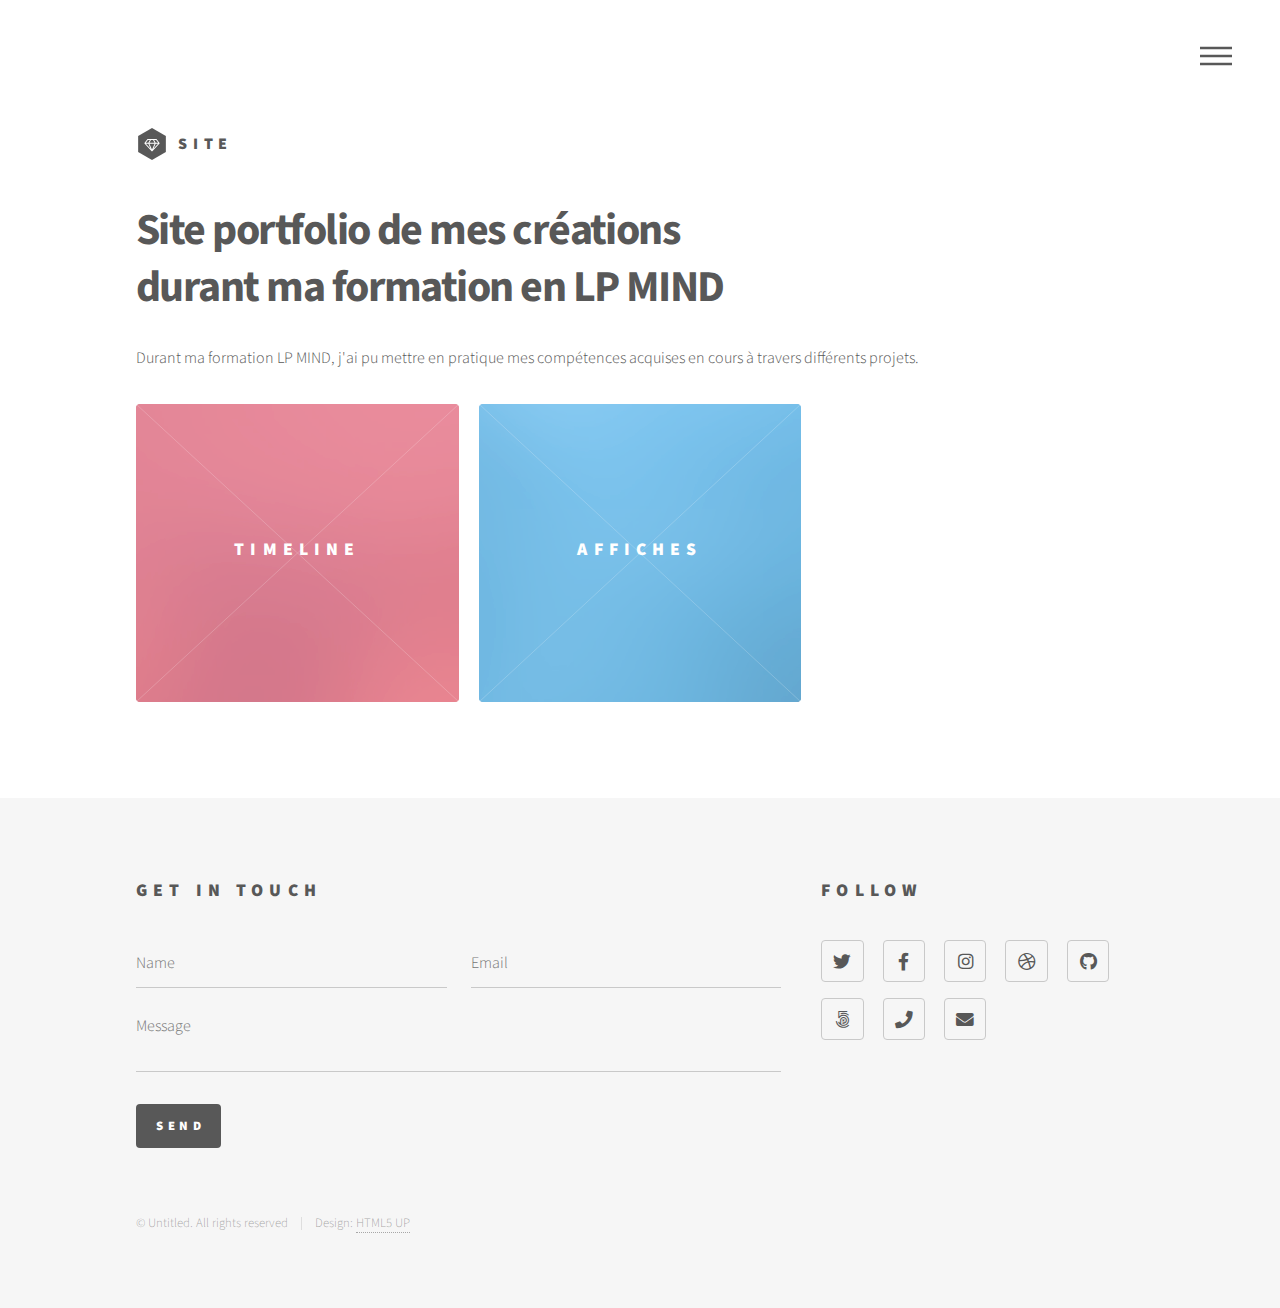
==== index.html @ 5e1f9d37 "Update index.html" ====
<!DOCTYPE HTML>
<!--
	Phantom by HTML5 UP
	html5up.net | @ajlkn
	Free for personal and commercial use under the CCA 3.0 license (html5up.net/license)
-->
<html>
	<head>
		<title>Site portfolio</title>
		<meta charset="utf-8" />
		<meta name="viewport" content="width=device-width, initial-scale=1, user-scalable=no" />
		<link rel="stylesheet" href="assets/css/main.css" />
		<noscript><link rel="stylesheet" href="assets/css/noscript.css" /></noscript>
	</head>
	<body class="is-preload">
		<!-- Wrapper -->
			<div id="wrapper">

				<!-- Header -->
					<header id="header">
						<div class="inner">

							<!-- Logo -->
								<a href="index.html" class="logo">
									<span class="symbol"><img src="images/logo.svg" alt="" /></span><span class="title">Site</span>
								</a>

							<!-- Nav -->
								<nav>
									<ul>
										<li><a href="#menu">Menu</a></li>
									</ul>
								</nav>

						</div>
					</header>

				<!-- Menu -->
					<nav id="menu">
						<h2>Menu</h2>
						<ul>
							<li><a href="index.html">Home</a></li>
							<li><a href="timeline.html">Timeline</a></li>
							<li><a href="affiche.html">Affiches</a></li>
						</ul>
					</nav>

				<!-- Main -->
					<div id="main">
						<div class="inner">
							<header>
								<h1>Site portfolio de mes créations<br />
								durant ma formation en LP MIND</h1>
								
								<p>Durant ma formation LP MIND, j'ai pu mettre en pratique mes compétences acquises en cours à travers différents projets. </p>
							</header>
							<section class="tiles">
								<article class="style1">
									<span class="image">
										<img src="images/pic01.jpg" alt="" />
									</span>
									<a href="timeline.html">
										<h2>Timeline</h2>
										<div class="content">
											<p>Timeline réalisée sur TimelineJS.</p>
										</div>
									</a>
								</article>
								<article class="style2">
									<span class="image">
										<img src="images/pic02.jpg" alt="" />
									</span>
									<a href="affiche.html">
										<h2>Affiches</h2>
										<div class="content">
											<p>Affiches réalisées sur Photoshop et Illustrator.</p>
										</div>
									</a>
								</article>
							</section>
						</div>
					</div>

				<!-- Footer -->
					<footer id="footer">
						<div class="inner">
							<section>
								<h2>Get in touch</h2>
								<form method="post" action="#">
									<div class="fields">
										<div class="field half">
											<input type="text" name="name" id="name" placeholder="Name" />
										</div>
										<div class="field half">
											<input type="email" name="email" id="email" placeholder="Email" />
										</div>
										<div class="field">
											<textarea name="message" id="message" placeholder="Message"></textarea>
										</div>
									</div>
									<ul class="actions">
										<li><input type="submit" value="Send" class="primary" /></li>
									</ul>
								</form>
							</section>
							<section>
								<h2>Follow</h2>
								<ul class="icons">
									<li><a href="#" class="icon brands style2 fa-twitter"><span class="label">Twitter</span></a></li>
									<li><a href="#" class="icon brands style2 fa-facebook-f"><span class="label">Facebook</span></a></li>
									<li><a href="#" class="icon brands style2 fa-instagram"><span class="label">Instagram</span></a></li>
									<li><a href="#" class="icon brands style2 fa-dribbble"><span class="label">Dribbble</span></a></li>
									<li><a href="#" class="icon brands style2 fa-github"><span class="label">GitHub</span></a></li>
									<li><a href="#" class="icon brands style2 fa-500px"><span class="label">500px</span></a></li>
									<li><a href="#" class="icon solid style2 fa-phone"><span class="label">Phone</span></a></li>
									<li><a href="#" class="icon solid style2 fa-envelope"><span class="label">Email</span></a></li>
								</ul>
							</section>
							<ul class="copyright">
								<li>&copy; Untitled. All rights reserved</li><li>Design: <a href="http://html5up.net">HTML5 UP</a></li>
							</ul>
						</div>
					</footer>

			</div>

		<!-- Scripts -->
			<script src="assets/js/jquery.min.js"></script>
			<script src="assets/js/browser.min.js"></script>
			<script src="assets/js/breakpoints.min.js"></script>
			<script src="assets/js/util.js"></script>
			<script src="assets/js/main.js"></script>

	</body>
</html>
---- assets/css/main.css ----
@import url(fontawesome-all.min.css);
@import url("https://fonts.googleapis.com/css?family=Source+Sans+Pro:300,700,900");

/*
	Phantom by HTML5 UP
	html5up.net | @ajlkn
	Free for personal and commercial use under the CCA 3.0 license (html5up.net/license)
*/

html, body, div, span, applet, object,
iframe, h1, h2, h3, h4, h5, h6, p, blockquote,
pre, a, abbr, acronym, address, big, cite,
code, del, dfn, em, img, ins, kbd, q, s, samp,
small, strike, strong, sub, sup, tt, var, b,
u, i, center, dl, dt, dd, ol, ul, li, fieldset,
form, label, legend, table, caption, tbody,
tfoot, thead, tr, th, td, article, aside,
canvas, details, embed, figure, figcaption,
footer, header, hgroup, menu, nav, output, ruby,
section, summary, time, mark, audio, video {
	margin: 0;
	padding: 0;
	border: 0;
	font-size: 100%;
	font: inherit;
	vertical-align: baseline;}

article, aside, details, figcaption, figure,
footer, header, hgroup, menu, nav, section {
	display: block;}

body {
	line-height: 1;
}

ol, ul {
	list-style: none;
}

blockquote, q {
	quotes: none;
}

	blockquote:before, blockquote:after, q:before, q:after {
		content: '';
		content: none;
	}

table {
	border-collapse: collapse;
	border-spacing: 0;
}

body {
	-webkit-text-size-adjust: none;
}

mark {
	background-color: transparent;
	color: inherit;
}

input::-moz-focus-inner {
	border: 0;
	padding: 0;
}

input, select, textarea {
	-moz-appearance: none;
	-webkit-appearance: none;
	-ms-appearance: none;
	appearance: none;
}

/* Basic */

	@-ms-viewport {
		width: device-width;
	}

	body {
		-ms-overflow-style: scrollbar;
	}

	@media screen and (max-width: 480px) {

		html, body {
			min-width: 320px;
		}

	}

	html {
		box-sizing: border-box;
	}

	*, *:before, *:after {
		box-sizing: inherit;
	}

	body {
		background: #ffffff;
	}

		body.is-preload *, body.is-preload *:before, body.is-preload *:after {
			-moz-animation: none !important;
			-webkit-animation: none !important;
			-ms-animation: none !important;
			animation: none !important;
			-moz-transition: none !important;
			-webkit-transition: none !important;
			-ms-transition: none !important;
			transition: none !important;
		}

/* Type */

	body, input, select, textarea {
		color: #585858;
		font-family: "Source Sans Pro", Helvetica, sans-serif;
		font-size: 16pt;
		font-weight: 300;
		line-height: 1.75;
	}

		@media screen and (max-width: 1680px) {

			body, input, select, textarea {
				font-size: 14pt;
			}

		}

		@media screen and (max-width: 1280px) {

			body, input, select, textarea {
				font-size: 12pt;
			}

		}

	a {
		-moz-transition: border-bottom-color 0.2s ease, color 0.2s ease;
		-webkit-transition: border-bottom-color 0.2s ease, color 0.2s ease;
		-ms-transition: border-bottom-color 0.2s ease, color 0.2s ease;
		transition: border-bottom-color 0.2s ease, color 0.2s ease;
		text-decoration: none;
		color: #585858;
		border-bottom: dotted 1px rgba(88, 88, 88, 0.5);
	}

		a:hover {
			border-bottom-color: transparent;
			color: #f2849e !important;
		}

	strong, b {
		font-weight: 900;
	}

	em, i {
		font-style: italic;
	}

	p {
		margin: 0 0 2em 0;
	}

	h1 {
		font-size: 2.75em;
		font-weight: 700;
		line-height: 1.3;
		margin: 0 0 1em 0;
		letter-spacing: -0.035em;
	}

		h1 a {
			color: inherit;
		}

		@media screen and (max-width: 736px) {

			h1 {
				font-size: 2em;
				margin: 0 0 1em 0;
			}

		}

		@media screen and (max-width: 360px) {

			h1 {
				font-size: 1.75em;
			}

		}

	h2, h3, h4, h5, h6 {
		font-weight: 900;
		line-height: 1.5;
		margin: 0 0 2em 0;
		text-transform: uppercase;
		letter-spacing: 0.35em;
	}

		h2 a, h3 a, h4 a, h5 a, h6 a {
			color: inherit;
		}

	h2 {
		font-size: 1.1em;
	}

	h3 {
		font-size: 1em;
	}

	h4 {
		font-size: 0.8em;
	}

	h5 {
		font-size: 0.8em;
	}

	h6 {
		font-size: 0.8em;
	}

	@media screen and (max-width: 980px) {

		h1 br, h2 br, h3 br, h4 br, h5 br, h6 br {
			display: none;
		}

	}

	@media screen and (max-width: 736px) {

		h2 {
			font-size: 1em;
		}

		h3 {
			font-size: 0.8em;
		}

	}

	sub {
		font-size: 0.8em;
		position: relative;
		top: 0.5em;
	}

	sup {
		font-size: 0.8em;
		position: relative;
		top: -0.5em;
	}

	blockquote {
		border-left: solid 4px #c9c9c9;
		font-style: italic;
		margin: 0 0 2em 0;
		padding: 0.5em 0 0.5em 2em;
	}

	code {
		background: rgba(144, 144, 144, 0.075);
		border-radius: 4px;
		border: solid 1px #c9c9c9;
		font-family: "Courier New", monospace;
		font-size: 0.9em;
		margin: 0 0.25em;
		padding: 0.25em 0.65em;
	}

	pre {
		-webkit-overflow-scrolling: touch;
		font-family: "Courier New", monospace;
		font-size: 0.9em;
		margin: 0 0 2em 0;
	}

		pre code {
			display: block;
			line-height: 1.75;
			padding: 1em 1.5em;
			overflow-x: auto;
		}

	hr {
		border: 0;
		border-bottom: solid 1px #c9c9c9;
		margin: 2em 0;
	}

		hr.major {
			margin: 3em 0;
		}

	.align-left {
		text-align: left;
	}

	.align-center {
		text-align: center;
	}

	.align-right {
		text-align: right;
	}

/* Row */

	.row {
		display: flex;
		flex-wrap: wrap;
		box-sizing: border-box;
		align-items: stretch;
	}

		.row > * {
			box-sizing: border-box;
		}

		.row.gtr-uniform > * > :last-child {
			margin-bottom: 0;
		}

		.row.aln-left {
			justify-content: flex-start;
		}

		.row.aln-center {
			justify-content: center;
		}

		.row.aln-right {
			justify-content: flex-end;
		}

		.row.aln-top {
			align-items: flex-start;
		}

		.row.aln-middle {
			align-items: center;
		}

		.row.aln-bottom {
			align-items: flex-end;
		}

		.row > .imp {
			order: -1;
		}

		.row > .col-1 {
			width: 8.33333%;
		}

		.row > .off-1 {
			margin-left: 8.33333%;
		}

		.row > .col-2 {
			width: 16.66667%;
		}

		.row > .off-2 {
			margin-left: 16.66667%;
		}

		.row > .col-3 {
			width: 25%;
		}

		.row > .off-3 {
			margin-left: 25%;
		}

		.row > .col-4 {
			width: 33.33333%;
		}

		.row > .off-4 {
			margin-left: 33.33333%;
		}

		.row > .col-5 {
			width: 41.66667%;
		}

		.row > .off-5 {
			margin-left: 41.66667%;
		}

		.row > .col-6 {
			width: 50%;
		}

		.row > .off-6 {
			margin-left: 50%;
		}

		.row > .col-7 {
			width: 58.33333%;
		}

		.row > .off-7 {
			margin-left: 58.33333%;
		}

		.row > .col-8 {
			width: 66.66667%;
		}

		.row > .off-8 {
			margin-left: 66.66667%;
		}

		.row > .col-9 {
			width: 75%;
		}

		.row > .off-9 {
			margin-left: 75%;
		}

		.row > .col-10 {
			width: 83.33333%;
		}

		.row > .off-10 {
			margin-left: 83.33333%;
		}

		.row > .col-11 {
			width: 91.66667%;
		}

		.row > .off-11 {
			margin-left: 91.66667%;
		}

		.row > .col-12 {
			width: 100%;
		}

		.row > .off-12 {
			margin-left: 100%;
		}

		.row.gtr-0 {
			margin-top: 0;
			margin-left: 0em;
		}

			.row.gtr-0 > * {
				padding: 0 0 0 0em;
			}

			.row.gtr-0.gtr-uniform {
				margin-top: 0em;
			}

				.row.gtr-0.gtr-uniform > * {
					padding-top: 0em;
				}

		.row.gtr-25 {
			margin-top: 0;
			margin-left: -0.5em;
		}

			.row.gtr-25 > * {
				padding: 0 0 0 0.5em;
			}

			.row.gtr-25.gtr-uniform {
				margin-top: -0.5em;
			}

				.row.gtr-25.gtr-uniform > * {
					padding-top: 0.5em;
				}

		.row.gtr-50 {
			margin-top: 0;
			margin-left: -1em;
		}

			.row.gtr-50 > * {
				padding: 0 0 0 1em;
			}

			.row.gtr-50.gtr-uniform {
				margin-top: -1em;
			}

				.row.gtr-50.gtr-uniform > * {
					padding-top: 1em;
				}

		.row {
			margin-top: 0;
			margin-left: -2em;
		}

			.row > * {
				padding: 0 0 0 2em;
			}

			.row.gtr-uniform {
				margin-top: -2em;
			}

				.row.gtr-uniform > * {
					padding-top: 2em;
				}

		.row.gtr-150 {
			margin-top: 0;
			margin-left: -3em;
		}

			.row.gtr-150 > * {
				padding: 0 0 0 3em;
			}

			.row.gtr-150.gtr-uniform {
				margin-top: -3em;
			}

				.row.gtr-150.gtr-uniform > * {
					padding-top: 3em;
				}

		.row.gtr-200 {
			margin-top: 0;
			margin-left: -4em;
		}

			.row.gtr-200 > * {
				padding: 0 0 0 4em;
			}

			.row.gtr-200.gtr-uniform {
				margin-top: -4em;
			}

				.row.gtr-200.gtr-uniform > * {
					padding-top: 4em;
				}

		@media screen and (max-width: 1680px) {

			.row {
				display: flex;
				flex-wrap: wrap;
				box-sizing: border-box;
				align-items: stretch;
			}

				.row > * {
					box-sizing: border-box;
				}

				.row.gtr-uniform > * > :last-child {
					margin-bottom: 0;
				}

				.row.aln-left {
					justify-content: flex-start;
				}

				.row.aln-center {
					justify-content: center;
				}

				.row.aln-right {
					justify-content: flex-end;
				}

				.row.aln-top {
					align-items: flex-start;
				}

				.row.aln-middle {
					align-items: center;
				}

				.row.aln-bottom {
					align-items: flex-end;
				}

				.row > .imp-xlarge {
					order: -1;
				}

				.row > .col-1-xlarge {
					width: 8.33333%;
				}

				.row > .off-1-xlarge {
					margin-left: 8.33333%;
				}

				.row > .col-2-xlarge {
					width: 16.66667%;
				}

				.row > .off-2-xlarge {
					margin-left: 16.66667%;
				}

				.row > .col-3-xlarge {
					width: 25%;
				}

				.row > .off-3-xlarge {
					margin-left: 25%;
				}

				.row > .col-4-xlarge {
					width: 33.33333%;
				}

				.row > .off-4-xlarge {
					margin-left: 33.33333%;
				}

				.row > .col-5-xlarge {
					width: 41.66667%;
				}

				.row > .off-5-xlarge {
					margin-left: 41.66667%;
				}

				.row > .col-6-xlarge {
					width: 50%;
				}

				.row > .off-6-xlarge {
					margin-left: 50%;
				}

				.row > .col-7-xlarge {
					width: 58.33333%;
				}

				.row > .off-7-xlarge {
					margin-left: 58.33333%;
				}

				.row > .col-8-xlarge {
					width: 66.66667%;
				}

				.row > .off-8-xlarge {
					margin-left: 66.66667%;
				}

				.row > .col-9-xlarge {
					width: 75%;
				}

				.row > .off-9-xlarge {
					margin-left: 75%;
				}

				.row > .col-10-xlarge {
					width: 83.33333%;
				}

				.row > .off-10-xlarge {
					margin-left: 83.33333%;
				}

				.row > .col-11-xlarge {
					width: 91.66667%;
				}

				.row > .off-11-xlarge {
					margin-left: 91.66667%;
				}

				.row > .col-12-xlarge {
					width: 100%;
				}

				.row > .off-12-xlarge {
					margin-left: 100%;
				}

				.row.gtr-0 {
					margin-top: 0;
					margin-left: 0em;
				}

					.row.gtr-0 > * {
						padding: 0 0 0 0em;
					}

					.row.gtr-0.gtr-uniform {
						margin-top: 0em;
					}

						.row.gtr-0.gtr-uniform > * {
							padding-top: 0em;
						}

				.row.gtr-25 {
					margin-top: 0;
					margin-left: -0.5em;
				}

					.row.gtr-25 > * {
						padding: 0 0 0 0.5em;
					}

					.row.gtr-25.gtr-uniform {
						margin-top: -0.5em;
					}

						.row.gtr-25.gtr-uniform > * {
							padding-top: 0.5em;
						}

				.row.gtr-50 {
					margin-top: 0;
					margin-left: -1em;
				}

					.row.gtr-50 > * {
						padding: 0 0 0 1em;
					}

					.row.gtr-50.gtr-uniform {
						margin-top: -1em;
					}

						.row.gtr-50.gtr-uniform > * {
							padding-top: 1em;
						}

				.row {
					margin-top: 0;
					margin-left: -2em;
				}

					.row > * {
						padding: 0 0 0 2em;
					}

					.row.gtr-uniform {
						margin-top: -2em;
					}

						.row.gtr-uniform > * {
							padding-top: 2em;
						}

				.row.gtr-150 {
					margin-top: 0;
					margin-left: -3em;
				}

					.row.gtr-150 > * {
						padding: 0 0 0 3em;
					}

					.row.gtr-150.gtr-uniform {
						margin-top: -3em;
					}

						.row.gtr-150.gtr-uniform > * {
							padding-top: 3em;
						}

				.row.gtr-200 {
					margin-top: 0;
					margin-left: -4em;
				}

					.row.gtr-200 > * {
						padding: 0 0 0 4em;
					}

					.row.gtr-200.gtr-uniform {
						margin-top: -4em;
					}

						.row.gtr-200.gtr-uniform > * {
							padding-top: 4em;
						}

		}

		@media screen and (max-width: 1280px) {

			.row {
				display: flex;
				flex-wrap: wrap;
				box-sizing: border-box;
				align-items: stretch;
			}

				.row > * {
					box-sizing: border-box;
				}

				.row.gtr-uniform > * > :last-child {
					margin-bottom: 0;
				}

				.row.aln-left {
					justify-content: flex-start;
				}

				.row.aln-center {
					justify-content: center;
				}

				.row.aln-right {
					justify-content: flex-end;
				}

				.row.aln-top {
					align-items: flex-start;
				}

				.row.aln-middle {
					align-items: center;
				}

				.row.aln-bottom {
					align-items: flex-end;
				}

				.row > .imp-large {
					order: -1;
				}

				.row > .col-1-large {
					width: 8.33333%;
				}

				.row > .off-1-large {
					margin-left: 8.33333%;
				}

				.row > .col-2-large {
					width: 16.66667%;
				}

				.row > .off-2-large {
					margin-left: 16.66667%;
				}

				.row > .col-3-large {
					width: 25%;
				}

				.row > .off-3-large {
					margin-left: 25%;
				}

				.row > .col-4-large {
					width: 33.33333%;
				}

				.row > .off-4-large {
					margin-left: 33.33333%;
				}

				.row > .col-5-large {
					width: 41.66667%;
				}

				.row > .off-5-large {
					margin-left: 41.66667%;
				}

				.row > .col-6-large {
					width: 50%;
				}

				.row > .off-6-large {
					margin-left: 50%;
				}

				.row > .col-7-large {
					width: 58.33333%;
				}

				.row > .off-7-large {
					margin-left: 58.33333%;
				}

				.row > .col-8-large {
					width: 66.66667%;
				}

				.row > .off-8-large {
					margin-left: 66.66667%;
				}

				.row > .col-9-large {
					width: 75%;
				}

				.row > .off-9-large {
					margin-left: 75%;
				}

				.row > .col-10-large {
					width: 83.33333%;
				}

				.row > .off-10-large {
					margin-left: 83.33333%;
				}

				.row > .col-11-large {
					width: 91.66667%;
				}

				.row > .off-11-large {
					margin-left: 91.66667%;
				}

				.row > .col-12-large {
					width: 100%;
				}

				.row > .off-12-large {
					margin-left: 100%;
				}

				.row.gtr-0 {
					margin-top: 0;
					margin-left: 0em;
				}

					.row.gtr-0 > * {
						padding: 0 0 0 0em;
					}

					.row.gtr-0.gtr-uniform {
						margin-top: 0em;
					}

						.row.gtr-0.gtr-uniform > * {
							padding-top: 0em;
						}

				.row.gtr-25 {
					margin-top: 0;
					margin-left: -0.5em;
				}

					.row.gtr-25 > * {
						padding: 0 0 0 0.5em;
					}

					.row.gtr-25.gtr-uniform {
						margin-top: -0.5em;
					}

						.row.gtr-25.gtr-uniform > * {
							padding-top: 0.5em;
						}

				.row.gtr-50 {
					margin-top: 0;
					margin-left: -1em;
				}

					.row.gtr-50 > * {
						padding: 0 0 0 1em;
					}

					.row.gtr-50.gtr-uniform {
						margin-top: -1em;
					}

						.row.gtr-50.gtr-uniform > * {
							padding-top: 1em;
						}

				.row {
					margin-top: 0;
					margin-left: -2em;
				}

					.row > * {
						padding: 0 0 0 2em;
					}

					.row.gtr-uniform {
						margin-top: -2em;
					}

						.row.gtr-uniform > * {
							padding-top: 2em;
						}

				.row.gtr-150 {
					margin-top: 0;
					margin-left: -3em;
				}

					.row.gtr-150 > * {
						padding: 0 0 0 3em;
					}

					.row.gtr-150.gtr-uniform {
						margin-top: -3em;
					}

						.row.gtr-150.gtr-uniform > * {
							padding-top: 3em;
						}

				.row.gtr-200 {
					margin-top: 0;
					margin-left: -4em;
				}

					.row.gtr-200 > * {
						padding: 0 0 0 4em;
					}

					.row.gtr-200.gtr-uniform {
						margin-top: -4em;
					}

						.row.gtr-200.gtr-uniform > * {
							padding-top: 4em;
						}

		}

		@media screen and (max-width: 980px) {

			.row {
				display: flex;
				flex-wrap: wrap;
				box-sizing: border-box;
				align-items: stretch;
			}

				.row > * {
					box-sizing: border-box;
				}

				.row.gtr-uniform > * > :last-child {
					margin-bottom: 0;
				}

				.row.aln-left {
					justify-content: flex-start;
				}

				.row.aln-center {
					justify-content: center;
				}

				.row.aln-right {
					justify-content: flex-end;
				}

				.row.aln-top {
					align-items: flex-start;
				}

				.row.aln-middle {
					align-items: center;
				}

				.row.aln-bottom {
					align-items: flex-end;
				}

				.row > .imp-medium {
					order: -1;
				}

				.row > .col-1-medium {
					width: 8.33333%;
				}

				.row > .off-1-medium {
					margin-left: 8.33333%;
				}

				.row > .col-2-medium {
					width: 16.66667%;
				}

				.row > .off-2-medium {
					margin-left: 16.66667%;
				}

				.row > .col-3-medium {
					width: 25%;
				}

				.row > .off-3-medium {
					margin-left: 25%;
				}

				.row > .col-4-medium {
					width: 33.33333%;
				}

				.row > .off-4-medium {
					margin-left: 33.33333%;
				}

				.row > .col-5-medium {
					width: 41.66667%;
				}

				.row > .off-5-medium {
					margin-left: 41.66667%;
				}

				.row > .col-6-medium {
					width: 50%;
				}

				.row > .off-6-medium {
					margin-left: 50%;
				}

				.row > .col-7-medium {
					width: 58.33333%;
				}

				.row > .off-7-medium {
					margin-left: 58.33333%;
				}

				.row > .col-8-medium {
					width: 66.66667%;
				}

				.row > .off-8-medium {
					margin-left: 66.66667%;
				}

				.row > .col-9-medium {
					width: 75%;
				}

				.row > .off-9-medium {
					margin-left: 75%;
				}

				.row > .col-10-medium {
					width: 83.33333%;
				}

				.row > .off-10-medium {
					margin-left: 83.33333%;
				}

				.row > .col-11-medium {
					width: 91.66667%;
				}

				.row > .off-11-medium {
					margin-left: 91.66667%;
				}

				.row > .col-12-medium {
					width: 100%;
				}

				.row > .off-12-medium {
					margin-left: 100%;
				}

				.row.gtr-0 {
					margin-top: 0;
					margin-left: 0em;
				}

					.row.gtr-0 > * {
						padding: 0 0 0 0em;
					}

					.row.gtr-0.gtr-uniform {
						margin-top: 0em;
					}

						.row.gtr-0.gtr-uniform > * {
							padding-top: 0em;
						}

				.row.gtr-25 {
					margin-top: 0;
					margin-left: -0.375em;
				}

					.row.gtr-25 > * {
						padding: 0 0 0 0.375em;
					}

					.row.gtr-25.gtr-uniform {
						margin-top: -0.375em;
					}

						.row.gtr-25.gtr-uniform > * {
							padding-top: 0.375em;
						}

				.row.gtr-50 {
					margin-top: 0;
					margin-left: -0.75em;
				}

					.row.gtr-50 > * {
						padding: 0 0 0 0.75em;
					}

					.row.gtr-50.gtr-uniform {
						margin-top: -0.75em;
					}

						.row.gtr-50.gtr-uniform > * {
							padding-top: 0.75em;
						}

				.row {
					margin-top: 0;
					margin-left: -1.5em;
				}

					.row > * {
						padding: 0 0 0 1.5em;
					}

					.row.gtr-uniform {
						margin-top: -1.5em;
					}

						.row.gtr-uniform > * {
							padding-top: 1.5em;
						}

				.row.gtr-150 {
					margin-top: 0;
					margin-left: -2.25em;
				}

					.row.gtr-150 > * {
						padding: 0 0 0 2.25em;
					}

					.row.gtr-150.gtr-uniform {
						margin-top: -2.25em;
					}

						.row.gtr-150.gtr-uniform > * {
							padding-top: 2.25em;
						}

				.row.gtr-200 {
					margin-top: 0;
					margin-left: -3em;
				}

					.row.gtr-200 > * {
						padding: 0 0 0 3em;
					}

					.row.gtr-200.gtr-uniform {
						margin-top: -3em;
					}

						.row.gtr-200.gtr-uniform > * {
							padding-top: 3em;
						}

		}

		@media screen and (max-width: 736px) {

			.row {
				display: flex;
				flex-wrap: wrap;
				box-sizing: border-box;
				align-items: stretch;
			}

				.row > * {
					box-sizing: border-box;
				}

				.row.gtr-uniform > * > :last-child {
					margin-bottom: 0;
				}

				.row.aln-left {
					justify-content: flex-start;
				}

				.row.aln-center {
					justify-content: center;
				}

				.row.aln-right {
					justify-content: flex-end;
				}

				.row.aln-top {
					align-items: flex-start;
				}

				.row.aln-middle {
					align-items: center;
				}

				.row.aln-bottom {
					align-items: flex-end;
				}

				.row > .imp-small {
					order: -1;
				}

				.row > .col-1-small {
					width: 8.33333%;
				}

				.row > .off-1-small {
					margin-left: 8.33333%;
				}

				.row > .col-2-small {
					width: 16.66667%;
				}

				.row > .off-2-small {
					margin-left: 16.66667%;
				}

				.row > .col-3-small {
					width: 25%;
				}

				.row > .off-3-small {
					margin-left: 25%;
				}

				.row > .col-4-small {
					width: 33.33333%;
				}

				.row > .off-4-small {
					margin-left: 33.33333%;
				}

				.row > .col-5-small {
					width: 41.66667%;
				}

				.row > .off-5-small {
					margin-left: 41.66667%;
				}

				.row > .col-6-small {
					width: 50%;
				}

				.row > .off-6-small {
					margin-left: 50%;
				}

				.row > .col-7-small {
					width: 58.33333%;
				}

				.row > .off-7-small {
					margin-left: 58.33333%;
				}

				.row > .col-8-small {
					width: 66.66667%;
				}

				.row > .off-8-small {
					margin-left: 66.66667%;
				}

				.row > .col-9-small {
					width: 75%;
				}

				.row > .off-9-small {
					margin-left: 75%;
				}

				.row > .col-10-small {
					width: 83.33333%;
				}

				.row > .off-10-small {
					margin-left: 83.33333%;
				}

				.row > .col-11-small {
					width: 91.66667%;
				}

				.row > .off-11-small {
					margin-left: 91.66667%;
				}

				.row > .col-12-small {
					width: 100%;
				}

				.row > .off-12-small {
					margin-left: 100%;
				}

				.row.gtr-0 {
					margin-top: 0;
					margin-left: 0em;
				}

					.row.gtr-0 > * {
						padding: 0 0 0 0em;
					}

					.row.gtr-0.gtr-uniform {
						margin-top: 0em;
					}

						.row.gtr-0.gtr-uniform > * {
							padding-top: 0em;
						}

				.row.gtr-25 {
					margin-top: 0;
					margin-left: -0.25em;
				}

					.row.gtr-25 > * {
						padding: 0 0 0 0.25em;
					}

					.row.gtr-25.gtr-uniform {
						margin-top: -0.25em;
					}

						.row.gtr-25.gtr-uniform > * {
							padding-top: 0.25em;
						}

				.row.gtr-50 {
					margin-top: 0;
					margin-left: -0.5em;
				}

					.row.gtr-50 > * {
						padding: 0 0 0 0.5em;
					}

					.row.gtr-50.gtr-uniform {
						margin-top: -0.5em;
					}

						.row.gtr-50.gtr-uniform > * {
							padding-top: 0.5em;
						}

				.row {
					margin-top: 0;
					margin-left: -1em;
				}

					.row > * {
						padding: 0 0 0 1em;
					}

					.row.gtr-uniform {
						margin-top: -1em;
					}

						.row.gtr-uniform > * {
							padding-top: 1em;
						}

				.row.gtr-150 {
					margin-top: 0;
					margin-left: -1.5em;
				}

					.row.gtr-150 > * {
						padding: 0 0 0 1.5em;
					}

					.row.gtr-150.gtr-uniform {
						margin-top: -1.5em;
					}

						.row.gtr-150.gtr-uniform > * {
							padding-top: 1.5em;
						}

				.row.gtr-200 {
					margin-top: 0;
					margin-left: -2em;
				}

					.row.gtr-200 > * {
						padding: 0 0 0 2em;
					}

					.row.gtr-200.gtr-uniform {
						margin-top: -2em;
					}

						.row.gtr-200.gtr-uniform > * {
							padding-top: 2em;
						}

		}

		@media screen and (max-width: 480px) {

			.row {
				display: flex;
				flex-wrap: wrap;
				box-sizing: border-box;
				align-items: stretch;
			}

				.row > * {
					box-sizing: border-box;
				}

				.row.gtr-uniform > * > :last-child {
					margin-bottom: 0;
				}

				.row.aln-left {
					justify-content: flex-start;
				}

				.row.aln-center {
					justify-content: center;
				}

				.row.aln-right {
					justify-content: flex-end;
				}

				.row.aln-top {
					align-items: flex-start;
				}

				.row.aln-middle {
					align-items: center;
				}

				.row.aln-bottom {
					align-items: flex-end;
				}

				.row > .imp-xsmall {
					order: -1;
				}

				.row > .col-1-xsmall {
					width: 8.33333%;
				}

				.row > .off-1-xsmall {
					margin-left: 8.33333%;
				}

				.row > .col-2-xsmall {
					width: 16.66667%;
				}

				.row > .off-2-xsmall {
					margin-left: 16.66667%;
				}

				.row > .col-3-xsmall {
					width: 25%;
				}

				.row > .off-3-xsmall {
					margin-left: 25%;
				}

				.row > .col-4-xsmall {
					width: 33.33333%;
				}

				.row > .off-4-xsmall {
					margin-left: 33.33333%;
				}

				.row > .col-5-xsmall {
					width: 41.66667%;
				}

				.row > .off-5-xsmall {
					margin-left: 41.66667%;
				}

				.row > .col-6-xsmall {
					width: 50%;
				}

				.row > .off-6-xsmall {
					margin-left: 50%;
				}

				.row > .col-7-xsmall {
					width: 58.33333%;
				}

				.row > .off-7-xsmall {
					margin-left: 58.33333%;
				}

				.row > .col-8-xsmall {
					width: 66.66667%;
				}

				.row > .off-8-xsmall {
					margin-left: 66.66667%;
				}

				.row > .col-9-xsmall {
					width: 75%;
				}

				.row > .off-9-xsmall {
					margin-left: 75%;
				}

				.row > .col-10-xsmall {
					width: 83.33333%;
				}

				.row > .off-10-xsmall {
					margin-left: 83.33333%;
				}

				.row > .col-11-xsmall {
					width: 91.66667%;
				}

				.row > .off-11-xsmall {
					margin-left: 91.66667%;
				}

				.row > .col-12-xsmall {
					width: 100%;
				}

				.row > .off-12-xsmall {
					margin-left: 100%;
				}

				.row.gtr-0 {
					margin-top: 0;
					margin-left: 0em;
				}

					.row.gtr-0 > * {
						padding: 0 0 0 0em;
					}

					.row.gtr-0.gtr-uniform {
						margin-top: 0em;
					}

						.row.gtr-0.gtr-uniform > * {
							padding-top: 0em;
						}

				.row.gtr-25 {
					margin-top: 0;
					margin-left: -0.25em;
				}

					.row.gtr-25 > * {
						padding: 0 0 0 0.25em;
					}

					.row.gtr-25.gtr-uniform {
						margin-top: -0.25em;
					}

						.row.gtr-25.gtr-uniform > * {
							padding-top: 0.25em;
						}

				.row.gtr-50 {
					margin-top: 0;
					margin-left: -0.5em;
				}

					.row.gtr-50 > * {
						padding: 0 0 0 0.5em;
					}

					.row.gtr-50.gtr-uniform {
						margin-top: -0.5em;
					}

						.row.gtr-50.gtr-uniform > * {
							padding-top: 0.5em;
						}

				.row {
					margin-top: 0;
					margin-left: -1em;
				}

					.row > * {
						padding: 0 0 0 1em;
					}

					.row.gtr-uniform {
						margin-top: -1em;
					}

						.row.gtr-uniform > * {
							padding-top: 1em;
						}

				.row.gtr-150 {
					margin-top: 0;
					margin-left: -1.5em;
				}

					.row.gtr-150 > * {
						padding: 0 0 0 1.5em;
					}

					.row.gtr-150.gtr-uniform {
						margin-top: -1.5em;
					}

						.row.gtr-150.gtr-uniform > * {
							padding-top: 1.5em;
						}

				.row.gtr-200 {
					margin-top: 0;
					margin-left: -2em;
				}

					.row.gtr-200 > * {
						padding: 0 0 0 2em;
					}

					.row.gtr-200.gtr-uniform {
						margin-top: -2em;
					}

						.row.gtr-200.gtr-uniform > * {
							padding-top: 2em;
						}

		}

/* Section/Article */

	section.special, article.special {
		text-align: center;
	}

	header p {
		margin-top: -1em;
	}

	@media screen and (max-width: 736px) {

		header p {
			margin-top: 0;
		}

	}

/* Icon */

	.icon {
		text-decoration: none;
		border-bottom: none;
		position: relative;
	}

		.icon:before {
			-moz-osx-font-smoothing: grayscale;
			-webkit-font-smoothing: antialiased;
			display: inline-block;
			font-style: normal;
			font-variant: normal;
			text-rendering: auto;
			line-height: 1;
			text-transform: none !important;
			font-family: 'Font Awesome 5 Free';
			font-weight: 400;
		}

		.icon > .label {
			display: none;
		}

		.icon:before {
			line-height: inherit;
		}

		.icon.solid:before {
			font-weight: 900;
		}

		.icon.brands:before {
			font-family: 'Font Awesome 5 Brands';
		}

		.icon.style2 {
			-moz-transition: background-color 0.2s ease-in-out, color 0.2s ease-in-out, border-color 0.2s ease-in-out;
			-webkit-transition: background-color 0.2s ease-in-out, color 0.2s ease-in-out, border-color 0.2s ease-in-out;
			-ms-transition: background-color 0.2s ease-in-out, color 0.2s ease-in-out, border-color 0.2s ease-in-out;
			transition: background-color 0.2s ease-in-out, color 0.2s ease-in-out, border-color 0.2s ease-in-out;
			background-color: transparent;
			border: solid 1px #c9c9c9;
			border-radius: 4px;
			width: 2.65em;
			height: 2.65em;
			display: inline-block;
			text-align: center;
			line-height: 2.65em;
			color: inherit;
		}

			.icon.style2:before {
				font-size: 1.1em;
			}

			.icon.style2:hover {
				color: #f2849e;
				border-color: #f2849e;
			}

			.icon.style2:active {
				background-color: rgba(242, 132, 158, 0.1);
			}

/* List */

	ol {
		list-style: decimal;
		margin: 0 0 2em 0;
		padding-left: 1.25em;
	}

		ol li {
			padding-left: 0.25em;
		}

	ul {
		list-style: disc;
		margin: 0 0 2em 0;
		padding-left: 1em;
	}

		ul li {
			padding-left: 0.5em;
		}

		ul.alt {
			list-style: none;
			padding-left: 0;
		}

			ul.alt li {
				border-top: solid 1px #c9c9c9;
				padding: 0.5em 0;
			}

				ul.alt li:first-child {
					border-top: 0;
					padding-top: 0;
				}

	dl {
		margin: 0 0 2em 0;
	}

		dl dt {
			display: block;
			font-weight: 900;
			margin: 0 0 1em 0;
		}

		dl dd {
			margin-left: 2em;
		}

/* Actions */

	ul.actions {
		display: -moz-flex;
		display: -webkit-flex;
		display: -ms-flex;
		display: flex;
		cursor: default;
		list-style: none;
		margin-left: -1em;
		padding-left: 0;
	}

		ul.actions li {
			padding: 0 0 0 1em;
			vertical-align: middle;
		}

		ul.actions.special {
			-moz-justify-content: center;
			-webkit-justify-content: center;
			-ms-justify-content: center;
			justify-content: center;
			width: 100%;
			margin-left: 0;
		}

			ul.actions.special li:first-child {
				padding-left: 0;
			}

		ul.actions.stacked {
			-moz-flex-direction: column;
			-webkit-flex-direction: column;
			-ms-flex-direction: column;
			flex-direction: column;
			margin-left: 0;
		}

			ul.actions.stacked li {
				padding: 1.3em 0 0 0;
			}

				ul.actions.stacked li:first-child {
					padding-top: 0;
				}

		ul.actions.fit {
			width: calc(100% + 1em);
		}

			ul.actions.fit li {
				-moz-flex-grow: 1;
				-webkit-flex-grow: 1;
				-ms-flex-grow: 1;
				flex-grow: 1;
				-moz-flex-shrink: 1;
				-webkit-flex-shrink: 1;
				-ms-flex-shrink: 1;
				flex-shrink: 1;
				width: 100%;
			}

				ul.actions.fit li > * {
					width: 100%;
				}

			ul.actions.fit.stacked {
				width: 100%;
			}

		@media screen and (max-width: 480px) {

			ul.actions:not(.fixed) {
				-moz-flex-direction: column;
				-webkit-flex-direction: column;
				-ms-flex-direction: column;
				flex-direction: column;
				margin-left: 0;
				width: 100% !important;
			}

				ul.actions:not(.fixed) li {
					-moz-flex-grow: 1;
					-webkit-flex-grow: 1;
					-ms-flex-grow: 1;
					flex-grow: 1;
					-moz-flex-shrink: 1;
					-webkit-flex-shrink: 1;
					-ms-flex-shrink: 1;
					flex-shrink: 1;
					padding: 1em 0 0 0;
					text-align: center;
					width: 100%;
				}

					ul.actions:not(.fixed) li > * {
						width: 100%;
					}

					ul.actions:not(.fixed) li:first-child {
						padding-top: 0;
					}

					ul.actions:not(.fixed) li input[type="submit"],
					ul.actions:not(.fixed) li input[type="reset"],
					ul.actions:not(.fixed) li input[type="button"],
					ul.actions:not(.fixed) li button,
					ul.actions:not(.fixed) li .button {
						width: 100%;
					}

						ul.actions:not(.fixed) li input[type="submit"].icon:before,
						ul.actions:not(.fixed) li input[type="reset"].icon:before,
						ul.actions:not(.fixed) li input[type="button"].icon:before,
						ul.actions:not(.fixed) li button.icon:before,
						ul.actions:not(.fixed) li .button.icon:before {
							margin-left: -0.5rem;
						}

		}

/* Icons */

	ul.icons {
		cursor: default;
		list-style: none;
		padding-left: 0;
		margin: -1em 0 2em -1em;
	}

		ul.icons li {
			display: inline-block;
			padding: 1em 0 0 1em;
		}

/* Form */

	form {
		margin: 0 0 2em 0;
		overflow-x: hidden;
	}

		form > :last-child {
			margin-bottom: 0;
		}

		form > .fields {
			display: -moz-flex;
			display: -webkit-flex;
			display: -ms-flex;
			display: flex;
			-moz-flex-wrap: wrap;
			-webkit-flex-wrap: wrap;
			-ms-flex-wrap: wrap;
			flex-wrap: wrap;
			width: calc(100% + 3em);
			margin: -1.5em 0 2em -1.5em;
		}

			form > .fields > .field {
				-moz-flex-grow: 0;
				-webkit-flex-grow: 0;
				-ms-flex-grow: 0;
				flex-grow: 0;
				-moz-flex-shrink: 0;
				-webkit-flex-shrink: 0;
				-ms-flex-shrink: 0;
				flex-shrink: 0;
				padding: 1.5em 0 0 1.5em;
				width: calc(100% - 1.5em);
			}

				form > .fields > .field.half {
					width: calc(50% - 0.75em);
				}

				form > .fields > .field.third {
					width: calc(100%/3 - 0.5em);
				}

				form > .fields > .field.quarter {
					width: calc(25% - 0.375em);
				}

		@media screen and (max-width: 480px) {

			form > .fields {
				width: calc(100% + 3em);
				margin: -1.5em 0 2em -1.5em;
			}

				form > .fields > .field {
					padding: 1.5em 0 0 1.5em;
					width: calc(100% - 1.5em);
				}

					form > .fields > .field.half {
						width: calc(100% - 1.5em);
					}

					form > .fields > .field.third {
						width: calc(100% - 1.5em);
					}

					form > .fields > .field.quarter {
						width: calc(100% - 1.5em);
					}

		}

	label {
		display: block;
		font-size: 0.9em;
		font-weight: 900;
		margin: 0 0 1em 0;
	}

	input[type="text"],
	input[type="password"],
	input[type="email"],
	input[type="tel"],
	select,
	textarea {
		-moz-appearance: none;
		-webkit-appearance: none;
		-ms-appearance: none;
		appearance: none;
		background-color: transparent;
		border: none;
		border-radius: 0;
		border-bottom: solid 1px #c9c9c9;
		color: inherit;
		display: block;
		outline: 0;
		padding: 0;
		text-decoration: none;
		width: 100%;
	}

		input[type="text"]:invalid,
		input[type="password"]:invalid,
		input[type="email"]:invalid,
		input[type="tel"]:invalid,
		select:invalid,
		textarea:invalid {
			box-shadow: none;
		}

		input[type="text"]:focus,
		input[type="password"]:focus,
		input[type="email"]:focus,
		input[type="tel"]:focus,
		select:focus,
		textarea:focus {
			border-bottom-color: #f2849e;
			box-shadow: inset 0 -1px 0 0 #f2849e;
		}

	select {
		background-image: url("data:image/svg+xml;charset=utf8,%3Csvg xmlns='http://www.w3.org/2000/svg' width='40' height='40' preserveAspectRatio='none' viewBox='0 0 40 40'%3E%3Cpath d='M9.4,12.3l10.4,10.4l10.4-10.4c0.2-0.2,0.5-0.4,0.9-0.4c0.3,0,0.6,0.1,0.9,0.4l3.3,3.3c0.2,0.2,0.4,0.5,0.4,0.9 c0,0.4-0.1,0.6-0.4,0.9L20.7,31.9c-0.2,0.2-0.5,0.4-0.9,0.4c-0.3,0-0.6-0.1-0.9-0.4L4.3,17.3c-0.2-0.2-0.4-0.5-0.4-0.9 c0-0.4,0.1-0.6,0.4-0.9l3.3-3.3c0.2-0.2,0.5-0.4,0.9-0.4S9.1,12.1,9.4,12.3z' fill='%23c9c9c9' /%3E%3C/svg%3E");
		background-size: 1.25rem;
		background-repeat: no-repeat;
		background-position: calc(100% - 1rem) center;
		height: 3em;
		padding-right: 3em;
		text-overflow: ellipsis;
	}

		select option {
			background: #ffffff;
		}

		select:focus::-ms-value {
			background-color: transparent;
		}

		select::-ms-expand {
			display: none;
		}

	input[type="text"],
	input[type="password"],
	input[type="email"],
	select {
		height: 3em;
	}

	textarea {
		padding: 0;
		min-height: 3.75em;
	}

	input[type="checkbox"],
	input[type="radio"] {
		-moz-appearance: none;
		-webkit-appearance: none;
		-ms-appearance: none;
		appearance: none;
		display: block;
		float: left;
		margin-right: -2em;
		opacity: 0;
		width: 1em;
		z-index: -1;
	}

		input[type="checkbox"] + label,
		input[type="radio"] + label {
			text-decoration: none;
			color: #585858;
			cursor: pointer;
			display: inline-block;
			font-size: 1em;
			font-weight: 300;
			padding-left: 2.55em;
			padding-right: 0.75em;
			position: relative;
		}

			input[type="checkbox"] + label:before,
			input[type="radio"] + label:before {
				-moz-osx-font-smoothing: grayscale;
				-webkit-font-smoothing: antialiased;
				display: inline-block;
				font-style: normal;
				font-variant: normal;
				text-rendering: auto;
				line-height: 1;
				text-transform: none !important;
				font-family: 'Font Awesome 5 Free';
				font-weight: 900;
			}

			input[type="checkbox"] + label:before,
			input[type="radio"] + label:before {
				border-radius: 4px;
				border: solid 1px #c9c9c9;
				content: '';
				display: inline-block;
				font-size: 0.8em;
				height: 2.25em;
				left: 0;
				line-height: 2.25em;
				position: absolute;
				text-align: center;
				top: 0;
				width: 2.25em;
			}

		input[type="checkbox"]:checked + label:before,
		input[type="radio"]:checked + label:before {
			background: #585858;
			border-color: #585858;
			color: #ffffff;
			content: '\f00c';
		}

		input[type="checkbox"]:focus + label:before,
		input[type="radio"]:focus + label:before {
			border-color: #f2849e;
			box-shadow: 0 0 0 1px #f2849e;
		}

	input[type="checkbox"] + label:before {
		border-radius: 4px;
	}

	input[type="radio"] + label:before {
		border-radius: 100%;
	}

/* Box */

	.box {
		border-radius: 4px;
		border: solid 1px #c9c9c9;
		margin-bottom: 2em;
		padding: 1.5em;
	}

		.box > :last-child,
		.box > :last-child > :last-child,
		.box > :last-child > :last-child > :last-child {
			margin-bottom: 0;
		}

		.box.alt {
			border: 0;
			border-radius: 0;
			padding: 0;
		}

/* Image */

	.image {
		border-radius: 4px;
		border: 0;
		display: inline-block;
		position: relative;
	}

		.image img {
			border-radius: 4px;
			display: block;
		}

		.image.left, .image.right {
			max-width: 40%;
		}

			.image.left img, .image.right img {
				width: 100%;
			}

		.image.left {
			float: left;
			padding: 0 1.5em 1em 0;
			top: 0.25em;
		}

		.image.right {
			float: right;
			padding: 0 0 1em 1.5em;
			top: 0.25em;
		}

		.image.fit {
			display: block;
			margin: 0 0 2em 0;
			width: 100%;
		}

			.image.fit img {
				width: 100%;
			}

		.image.main {
			display: block;
			margin: 0 0 3em 0;
			width: 100%;
		}

			.image.main img {
				width: 100%;
			}

			@media screen and (max-width: 736px) {

				.image.main {
					margin: 0 0 2em 0;
				}

			}

/* Table */

	.table-wrapper {
		-webkit-overflow-scrolling: touch;
		overflow-x: auto;
	}

	table {
		margin: 0 0 2em 0;
		width: 100%;
	}

		table tbody tr {
			border: solid 1px #c9c9c9;
			border-left: 0;
			border-right: 0;
		}

			table tbody tr:nth-child(2n + 1) {
				background-color: rgba(144, 144, 144, 0.075);
			}

		table td {
			padding: 0.75em 0.75em;
		}

		table th {
			font-size: 0.9em;
			font-weight: 900;
			padding: 0 0.75em 0.75em 0.75em;
			text-align: left;
		}

		table thead {
			border-bottom: solid 2px #c9c9c9;
		}

		table tfoot {
			border-top: solid 2px #c9c9c9;
		}

		table.alt {
			border-collapse: separate;
		}

			table.alt tbody tr td {
				border: solid 1px #c9c9c9;
				border-left-width: 0;
				border-top-width: 0;
			}

				table.alt tbody tr td:first-child {
					border-left-width: 1px;
				}

			table.alt tbody tr:first-child td {
				border-top-width: 1px;
			}

			table.alt thead {
				border-bottom: 0;
			}

			table.alt tfoot {
				border-top: 0;
			}

/* Button */

	input[type="submit"],
	input[type="reset"],
	input[type="button"],
	button,
	.button {
		-moz-appearance: none;
		-webkit-appearance: none;
		-ms-appearance: none;
		appearance: none;
		-moz-transition: background-color 0.2s ease-in-out, color 0.2s ease-in-out, box-shadow 0.2s ease-in-out;
		-webkit-transition: background-color 0.2s ease-in-out, color 0.2s ease-in-out, box-shadow 0.2s ease-in-out;
		-ms-transition: background-color 0.2s ease-in-out, color 0.2s ease-in-out, box-shadow 0.2s ease-in-out;
		transition: background-color 0.2s ease-in-out, color 0.2s ease-in-out, box-shadow 0.2s ease-in-out;
		background-color: transparent;
		border-radius: 4px;
		border: 0;
		box-shadow: inset 0 0 0 2px #585858;
		color: #585858 !important;
		cursor: pointer;
		display: inline-block;
		font-size: 0.8em;
		font-weight: 900;
		height: 3.5em;
		letter-spacing: 0.35em;
		line-height: 3.45em;
		overflow: hidden;
		padding: 0 1.25em 0 1.6em;
		text-align: center;
		text-decoration: none;
		text-overflow: ellipsis;
		text-transform: uppercase;
		white-space: nowrap;
	}

		input[type="submit"].icon:before,
		input[type="reset"].icon:before,
		input[type="button"].icon:before,
		button.icon:before,
		.button.icon:before {
			margin-right: 0.5em;
		}

		input[type="submit"].fit,
		input[type="reset"].fit,
		input[type="button"].fit,
		button.fit,
		.button.fit {
			width: 100%;
		}

		input[type="submit"]:hover,
		input[type="reset"]:hover,
		input[type="button"]:hover,
		button:hover,
		.button:hover {
			color: #f2849e !important;
			box-shadow: inset 0 0 0 2px #f2849e;
		}

		input[type="submit"]:active,
		input[type="reset"]:active,
		input[type="button"]:active,
		button:active,
		.button:active {
			background-color: rgba(242, 132, 158, 0.1);
		}

		input[type="submit"].small,
		input[type="reset"].small,
		input[type="button"].small,
		button.small,
		.button.small {
			font-size: 0.6em;
		}

		input[type="submit"].large,
		input[type="reset"].large,
		input[type="button"].large,
		button.large,
		.button.large {
			font-size: 1em;
		}

		input[type="submit"].primary,
		input[type="reset"].primary,
		input[type="button"].primary,
		button.primary,
		.button.primary {
			box-shadow: none;
			background-color: #585858;
			color: #ffffff !important;
		}

			input[type="submit"].primary:hover,
			input[type="reset"].primary:hover,
			input[type="button"].primary:hover,
			button.primary:hover,
			.button.primary:hover {
				background-color: #f2849e;
			}

			input[type="submit"].primary:active,
			input[type="reset"].primary:active,
			input[type="button"].primary:active,
			button.primary:active,
			.button.primary:active {
				background-color: #ee5f81;
			}

		input[type="submit"].disabled, input[type="submit"]:disabled,
		input[type="reset"].disabled,
		input[type="reset"]:disabled,
		input[type="button"].disabled,
		input[type="button"]:disabled,
		button.disabled,
		button:disabled,
		.button.disabled,
		.button:disabled {
			pointer-events: none;
			opacity: 0.25;
		}

/* Tiles */

	.tiles {
		display: -moz-flex;
		display: -webkit-flex;
		display: -ms-flex;
		display: flex;
		-moz-flex-wrap: wrap;
		-webkit-flex-wrap: wrap;
		-ms-flex-wrap: wrap;
		flex-wrap: wrap;
		postiion: relative;
		margin: -2.5em 0 0 -2.5em;
	}

		.tiles article {
			-moz-transition: -moz-transform 0.5s ease, opacity 0.5s ease;
			-webkit-transition: -webkit-transform 0.5s ease, opacity 0.5s ease;
			-ms-transition: -ms-transform 0.5s ease, opacity 0.5s ease;
			transition: transform 0.5s ease, opacity 0.5s ease;
			position: relative;
			width: calc(33.33333% - 2.5em);
			margin: 2.5em 0 0 2.5em;
		}

			.tiles article > .image {
				-moz-transition: -moz-transform 0.5s ease;
				-webkit-transition: -webkit-transform 0.5s ease;
				-ms-transition: -ms-transform 0.5s ease;
				transition: transform 0.5s ease;
				position: relative;
				display: block;
				width: 100%;
				border-radius: 4px;
				overflow: hidden;
			}

				.tiles article > .image img {
					display: block;
					width: 100%;
				}

				.tiles article > .image:before {
					pointer-events: none;
					-moz-transition: background-color 0.5s ease, opacity 0.5s ease;
					-webkit-transition: background-color 0.5s ease, opacity 0.5s ease;
					-ms-transition: background-color 0.5s ease, opacity 0.5s ease;
					transition: background-color 0.5s ease, opacity 0.5s ease;
					content: '';
					display: block;
					position: absolute;
					top: 0;
					left: 0;
					width: 100%;
					height: 100%;
					opacity: 1.0;
					z-index: 1;
					opacity: 0.8;
				}

				.tiles article > .image:after {
					pointer-events: none;
					-moz-transition: opacity 0.5s ease;
					-webkit-transition: opacity 0.5s ease;
					-ms-transition: opacity 0.5s ease;
					transition: opacity 0.5s ease;
					content: '';
					display: block;
					position: absolute;
					top: 0;
					left: 0;
					width: 100%;
					height: 100%;
					background-image: url("data:image/svg+xml;charset=utf8,%3Csvg xmlns='http://www.w3.org/2000/svg' width='100' height='100' viewBox='0 0 100 100' preserveAspectRatio='none'%3E%3Cstyle%3Eline %7B stroke-width: 0.25px%3B stroke: %23ffffff%3B %7D%3C/style%3E%3Cline x1='0' y1='0' x2='100' y2='100' /%3E%3Cline x1='100' y1='0' x2='0' y2='100' /%3E%3C/svg%3E");
					background-position: center;
					background-repeat: no-repeat;
					background-size: 100% 100%;
					opacity: 0.25;
					z-index: 2;
				}

			.tiles article > a {
				display: -moz-flex;
				display: -webkit-flex;
				display: -ms-flex;
				display: flex;
				-moz-flex-direction: column;
				-webkit-flex-direction: column;
				-ms-flex-direction: column;
				flex-direction: column;
				-moz-align-items: center;
				-webkit-align-items: center;
				-ms-align-items: center;
				align-items: center;
				-moz-justify-content: center;
				-webkit-justify-content: center;
				-ms-justify-content: center;
				justify-content: center;
				-moz-transition: background-color 0.5s ease, -moz-transform 0.5s ease;
				-webkit-transition: background-color 0.5s ease, -webkit-transform 0.5s ease;
				-ms-transition: background-color 0.5s ease, -ms-transform 0.5s ease;
				transition: background-color 0.5s ease, transform 0.5s ease;
				position: absolute;
				top: 0;
				left: 0;
				width: 100%;
				height: 100%;
				padding: 1em;
				border-radius: 4px;
				border-bottom: 0;
				color: #ffffff;
				text-align: center;
				text-decoration: none;
				z-index: 3;
			}

				.tiles article > a > :last-child {
					margin: 0;
				}

				.tiles article > a:hover {
					color: #ffffff !important;
				}

				.tiles article > a h2 {
					margin: 0;
				}

				.tiles article > a .content {
					-moz-transition: max-height 0.5s ease, opacity 0.5s ease;
					-webkit-transition: max-height 0.5s ease, opacity 0.5s ease;
					-ms-transition: max-height 0.5s ease, opacity 0.5s ease;
					transition: max-height 0.5s ease, opacity 0.5s ease;
					width: 100%;
					max-height: 0;
					line-height: 1.5;
					margin-top: 0.35em;
					opacity: 0;
				}

					.tiles article > a .content > :last-child {
						margin-bottom: 0;
					}

			.tiles article.style1 > .image:before {
				background-color: #f2849e;
			}

			.tiles article.style2 > .image:before {
				background-color: #7ecaf6;
			}

			.tiles article.style3 > .image:before {
				background-color: #7bd0c1;
			}

			.tiles article.style4 > .image:before {
				background-color: #c75b9b;
			}

			.tiles article.style5 > .image:before {
				background-color: #ae85ca;
			}

			.tiles article.style6 > .image:before {
				background-color: #8499e7;
			}

			body:not(.is-touch) .tiles article:hover > .image {
				-moz-transform: scale(1.1);
				-webkit-transform: scale(1.1);
				-ms-transform: scale(1.1);
				transform: scale(1.1);
			}

				body:not(.is-touch) .tiles article:hover > .image:before {
					background-color: #333333;
					opacity: 0.35;
				}

				body:not(.is-touch) .tiles article:hover > .image:after {
					opacity: 0;
				}

			body:not(.is-touch) .tiles article:hover .content {
				max-height: 15em;
				opacity: 1;
			}

		* + .tiles {
			margin-top: 2em;
		}

		body.is-preload .tiles article {
			-moz-transform: scale(0.9);
			-webkit-transform: scale(0.9);
			-ms-transform: scale(0.9);
			transform: scale(0.9);
			opacity: 0;
		}

		body.is-touch .tiles article .content {
			max-height: 15em;
			opacity: 1;
		}

		@media screen and (max-width: 1280px) {

			.tiles {
				margin: -1.25em 0 0 -1.25em;
			}

				.tiles article {
					width: calc(33.33333% - 1.25em);
					margin: 1.25em 0 0 1.25em;
				}

		}

		@media screen and (max-width: 980px) {

			.tiles {
				margin: -2.5em 0 0 -2.5em;
			}

				.tiles article {
					width: calc(50% - 2.5em);
					margin: 2.5em 0 0 2.5em;
				}

		}

		@media screen and (max-width: 736px) {

			.tiles {
				margin: -1.25em 0 0 -1.25em;
			}

				.tiles article {
					width: calc(50% - 1.25em);
					margin: 1.25em 0 0 1.25em;
				}

					.tiles article:hover > .image {
						-moz-transform: scale(1.0);
						-webkit-transform: scale(1.0);
						-ms-transform: scale(1.0);
						transform: scale(1.0);
					}

		}

		@media screen and (max-width: 480px) {

			.tiles {
				margin: 0;
			}

				.tiles article {
					width: 100%;
					margin: 1.25em 0 0 0;
				}

		}

/* Header */

	#header {
		padding: 8em 0 0.1em 0 ;
	}

		#header .logo {
			display: block;
			border-bottom: 0;
			color: inherit;
			font-weight: 900;
			letter-spacing: 0.35em;
			margin: 0 0 2.5em 0;
			text-decoration: none;
			text-transform: uppercase;
			display: inline-block;
		}

			#header .logo > * {
				display: inline-block;
				vertical-align: middle;
			}

			#header .logo .symbol {
				margin-right: 0.65em;
			}

				#header .logo .symbol img {
					display: block;
					width: 2em;
					height: 2em;
				}

		#header nav {
			position: fixed;
			right: 2em;
			top: 2em;
			z-index: 10000;
		}

			#header nav ul {
				display: -moz-flex;
				display: -webkit-flex;
				display: -ms-flex;
				display: flex;
				-moz-align-items: center;
				-webkit-align-items: center;
				-ms-align-items: center;
				align-items: center;
				list-style: none;
				margin: 0;
				padding: 0;
			}

				#header nav ul li {
					display: block;
					padding: 0;
				}

					#header nav ul li a {
						display: block;
						position: relative;
						height: 3em;
						line-height: 3em;
						padding: 0 1.5em;
						background-color: rgba(255, 255, 255, 0.5);
						border-radius: 4px;
						border: 0;
						font-size: 0.8em;
						font-weight: 900;
						letter-spacing: 0.35em;
						text-transform: uppercase;
					}

					#header nav ul li a[href="#menu"] {
						-webkit-tap-highlight-color: transparent;
						width: 4em;
						text-indent: 4em;
						font-size: 1em;
						overflow: hidden;
						padding: 0;
						white-space: nowrap;
					}

						#header nav ul li a[href="#menu"]:before, #header nav ul li a[href="#menu"]:after {
							-moz-transition: opacity 0.2s ease;
							-webkit-transition: opacity 0.2s ease;
							-ms-transition: opacity 0.2s ease;
							transition: opacity 0.2s ease;
							content: '';
							display: block;
							position: absolute;
							top: 0;
							left: 0;
							width: 100%;
							height: 100%;
							background-position: center;
							background-repeat: no-repeat;
							background-size: 2em 2em;
						}

						#header nav ul li a[href="#menu"]:before {
							background-image: url("data:image/svg+xml;charset=utf8,%3Csvg xmlns='http://www.w3.org/2000/svg' width='100' height='100' viewBox='0 0 100 100' preserveAspectRatio='none'%3E%3Cstyle%3Eline %7B stroke-width: 8px%3B stroke: %23f2849e%3B %7D%3C/style%3E%3Cline x1='0' y1='25' x2='100' y2='25' /%3E%3Cline x1='0' y1='50' x2='100' y2='50' /%3E%3Cline x1='0' y1='75' x2='100' y2='75' /%3E%3C/svg%3E");
							opacity: 0;
						}

						#header nav ul li a[href="#menu"]:after {
							background-image: url("data:image/svg+xml;charset=utf8,%3Csvg xmlns='http://www.w3.org/2000/svg' width='100' height='100' viewBox='0 0 100 100' preserveAspectRatio='none'%3E%3Cstyle%3Eline %7B stroke-width: 8px%3B stroke: %23585858%3B %7D%3C/style%3E%3Cline x1='0' y1='25' x2='100' y2='25' /%3E%3Cline x1='0' y1='50' x2='100' y2='50' /%3E%3Cline x1='0' y1='75' x2='100' y2='75' /%3E%3C/svg%3E");
							opacity: 1;
						}

						#header nav ul li a[href="#menu"]:hover:before {
							opacity: 1;
						}

						#header nav ul li a[href="#menu"]:hover:after {
							opacity: 0;
						}

		@media screen and (max-width: 736px) {

			#header {
				padding: 4em 0 0.1em 0 ;
			}

				#header nav {
					right: 0.5em;
					top: 0.5em;
				}

					#header nav ul li a[href="#menu"]:before, #header nav ul li a[href="#menu"]:after {
						background-size: 1.5em 1.5em;
					}

		}

/* Menu */

	#wrapper {
		-moz-transition: opacity 0.45s ease;
		-webkit-transition: opacity 0.45s ease;
		-ms-transition: opacity 0.45s ease;
		transition: opacity 0.45s ease;
		opacity: 1;
	}

	#menu {
		-moz-transform: translateX(22em);
		-webkit-transform: translateX(22em);
		-ms-transform: translateX(22em);
		transform: translateX(22em);
		-moz-transition: -moz-transform 0.45s ease, visibility 0.45s;
		-webkit-transition: -webkit-transform 0.45s ease, visibility 0.45s;
		-ms-transition: -ms-transform 0.45s ease, visibility 0.45s;
		transition: transform 0.45s ease, visibility 0.45s;
		position: fixed;
		top: 0;
		right: 0;
		width: 22em;
		max-width: 80%;
		height: 100%;
		-webkit-overflow-scrolling: touch;
		background: #585858;
		color: #ffffff;
		cursor: default;
		visibility: hidden;
		z-index: 10002;
	}

		#menu > .inner {
			-moz-transition: opacity 0.45s ease;
			-webkit-transition: opacity 0.45s ease;
			-ms-transition: opacity 0.45s ease;
			transition: opacity 0.45s ease;
			-webkit-overflow-scrolling: touch;
			position: absolute;
			top: 0;
			left: 0;
			width: 100%;
			height: 100%;
			padding: 2.75em;
			opacity: 0;
			overflow-y: auto;
		}

			#menu > .inner > ul {
				list-style: none;
				margin: 0 0 1em 0;
				padding: 0;
			}

				#menu > .inner > ul > li {
					padding: 0;
					border-top: solid 1px rgba(255, 255, 255, 0.15);
				}

					#menu > .inner > ul > li a {
						display: block;
						padding: 1em 0;
						line-height: 1.5;
						border: 0;
						color: inherit;
					}

					#menu > .inner > ul > li:first-child {
						border-top: 0;
						margin-top: -1em;
					}

		#menu > .close {
			-moz-transition: opacity 0.45s ease, -moz-transform 0.45s ease;
			-webkit-transition: opacity 0.45s ease, -webkit-transform 0.45s ease;
			-ms-transition: opacity 0.45s ease, -ms-transform 0.45s ease;
			transition: opacity 0.45s ease, transform 0.45s ease;
			-moz-transform: scale(0.25) rotate(180deg);
			-webkit-transform: scale(0.25) rotate(180deg);
			-ms-transform: scale(0.25) rotate(180deg);
			transform: scale(0.25) rotate(180deg);
			-webkit-tap-highlight-color: transparent;
			display: block;
			position: absolute;
			top: 2em;
			left: -6em;
			width: 6em;
			text-indent: 6em;
			height: 3em;
			border: 0;
			font-size: 1em;
			opacity: 0;
			overflow: hidden;
			padding: 0;
			white-space: nowrap;
		}

			#menu > .close:before, #menu > .close:after {
				-moz-transition: opacity 0.2s ease;
				-webkit-transition: opacity 0.2s ease;
				-ms-transition: opacity 0.2s ease;
				transition: opacity 0.2s ease;
				content: '';
				display: block;
				position: absolute;
				top: 0;
				left: 0;
				width: 100%;
				height: 100%;
				background-position: center;
				background-repeat: no-repeat;
				background-size: 2em 2em;
			}

			#menu > .close:before {
				background-image: url("data:image/svg+xml;charset=utf8,%3Csvg xmlns='http://www.w3.org/2000/svg' width='100' height='100' viewBox='0 0 100 100' preserveAspectRatio='none'%3E%3Cstyle%3Eline %7B stroke-width: 8px%3B stroke: %23f2849e%3B %7D%3C/style%3E%3Cline x1='15' y1='15' x2='85' y2='85' /%3E%3Cline x1='85' y1='15' x2='15' y2='85' /%3E%3C/svg%3E");
				opacity: 0;
			}

			#menu > .close:after {
				background-image: url("data:image/svg+xml;charset=utf8,%3Csvg xmlns='http://www.w3.org/2000/svg' width='100' height='100' viewBox='0 0 100 100' preserveAspectRatio='none'%3E%3Cstyle%3Eline %7B stroke-width: 8px%3B stroke: %23585858%3B %7D%3C/style%3E%3Cline x1='15' y1='15' x2='85' y2='85' /%3E%3Cline x1='85' y1='15' x2='15' y2='85' /%3E%3C/svg%3E");
				opacity: 1;
			}

			#menu > .close:hover:before {
				opacity: 1;
			}

			#menu > .close:hover:after {
				opacity: 0;
			}

		@media screen and (max-width: 736px) {

			#menu {
				-moz-transform: translateX(16.5em);
				-webkit-transform: translateX(16.5em);
				-ms-transform: translateX(16.5em);
				transform: translateX(16.5em);
				width: 16.5em;
			}

				#menu > .inner {
					padding: 2.75em 1.5em;
				}

				#menu > .close {
					top: 0.5em;
					left: -4.25em;
					width: 4.25em;
					text-indent: 4.25em;
				}

					#menu > .close:before, #menu > .close:after {
						background-size: 1.5em 1.5em;
					}

		}

	body.is-menu-visible #wrapper {
		pointer-events: none;
		cursor: default;
		opacity: 0.25;
	}

	body.is-menu-visible #menu {
		-moz-transform: translateX(0);
		-webkit-transform: translateX(0);
		-ms-transform: translateX(0);
		transform: translateX(0);
		visibility: visible;
	}

		body.is-menu-visible #menu > * {
			opacity: 1;
		}

		body.is-menu-visible #menu .close {
			-moz-transform: scale(1.0) rotate(0deg);
			-webkit-transform: scale(1.0) rotate(0deg);
			-ms-transform: scale(1.0) rotate(0deg);
			transform: scale(1.0) rotate(0deg);
			opacity: 1;
		}

/* Main */

	#main {
		padding: 0em 0 6em 0 ;
	}

		@media screen and (max-width: 736px) {

			#main {
				padding: 0em 0 4em 0 ;
			}

		}

/* Footer */

	#footer {
		padding: 5em 0 6em 0 ;
		background-color: #f6f6f6;
	}

		#footer > .inner {
			display: -moz-flex;
			display: -webkit-flex;
			display: -ms-flex;
			display: flex;
			-moz-flex-wrap: wrap;
			-webkit-flex-wrap: wrap;
			-ms-flex-wrap: wrap;
			flex-wrap: wrap;
			-moz-flex-direction: row;
			-webkit-flex-direction: row;
			-ms-flex-direction: row;
			flex-direction: row;
		}

			#footer > .inner > * > :last-child {
				margin-bottom: 0;
			}

			#footer > .inner section:nth-child(1) {
				width: calc(66% - 2.5em);
				margin-right: 2.5em;
			}

			#footer > .inner section:nth-child(2) {
				width: calc(33% - 2.5em);
				margin-left: 2.5em;
			}

			#footer > .inner .copyright {
				width: 100%;
				padding: 0;
				margin-top: 5em;
				list-style: none;
				font-size: 0.8em;
				color: rgba(88, 88, 88, 0.5);
			}

				#footer > .inner .copyright a {
					color: inherit;
				}

				#footer > .inner .copyright li {
					display: inline-block;
					border-left: solid 1px rgba(88, 88, 88, 0.15);
					line-height: 1;
					padding: 0 0 0 1em;
					margin: 0 0 0 1em;
				}

					#footer > .inner .copyright li:first-child {
						border-left: 0;
						padding-left: 0;
						margin-left: 0;
					}

		@media screen and (max-width: 1280px) {

			#footer {
				padding: 5em 0 3em 0 ;
			}

				#footer > .inner section:nth-child(1) {
					width: calc(66% - 1.25em);
					margin-right: 1.25em;
				}

				#footer > .inner section:nth-child(2) {
					width: calc(33% - 1.25em);
					margin-left: 1.25em;
				}

		}

		@media screen and (max-width: 980px) {

			#footer > .inner section:nth-child(1) {
				width: 66%;
				margin-right: 0;
			}

			#footer > .inner section:nth-child(2) {
				width: calc(33% - 2.5em);
				margin-left: 2.5em;
			}

		}

		@media screen and (max-width: 736px) {

			#footer {
				padding: 3em 0 1em 0 ;
			}

				#footer > .inner {
					-moz-flex-direction: column;
					-webkit-flex-direction: column;
					-ms-flex-direction: column;
					flex-direction: column;
				}

					#footer > .inner section:nth-child(1) {
						width: 100%;
						margin-right: 0;
						margin: 3em 0 0 0;
					}

					#footer > .inner section:nth-child(2) {
						-moz-order: -1;
						-webkit-order: -1;
						-ms-order: -1;
						order: -1;
						width: 100%;
						margin-left: 0;
					}

					#footer > .inner .copyright {
						margin-top: 3em;
					}

		}

		@media screen and (max-width: 480px) {

			#footer > .inner .copyright {
				margin-top: 3em;
			}

				#footer > .inner .copyright li {
					border-left: 0;
					padding-left: 0;
					margin: 0.75em 0 0 0;
					display: block;
					line-height: inherit;
				}

					#footer > .inner .copyright li:first-child {
						margin-top: 0;
					}

		}

/* Wrapper */

	#wrapper > * > .inner {
		width: 100%;
		max-width: 68em;
		margin: 0 auto;
		padding: 0 2.5em;
	}

		@media screen and (max-width: 736px) {

			#wrapper > * > .inner {
				padding: 0 1.25em;
			}

		}
---- assets/css/noscript.css ----
/*
	Phantom by HTML5 UP
	html5up.net | @ajlkn
	Free for personal and commercial use under the CCA 3.0 license (html5up.net/license)
*/

/* Tiles */

	body.is-preload .tiles article {
		-moz-transform: none;
		-webkit-transform: none;
		-ms-transform: none;
		transform: none;
		opacity: 1;
	}
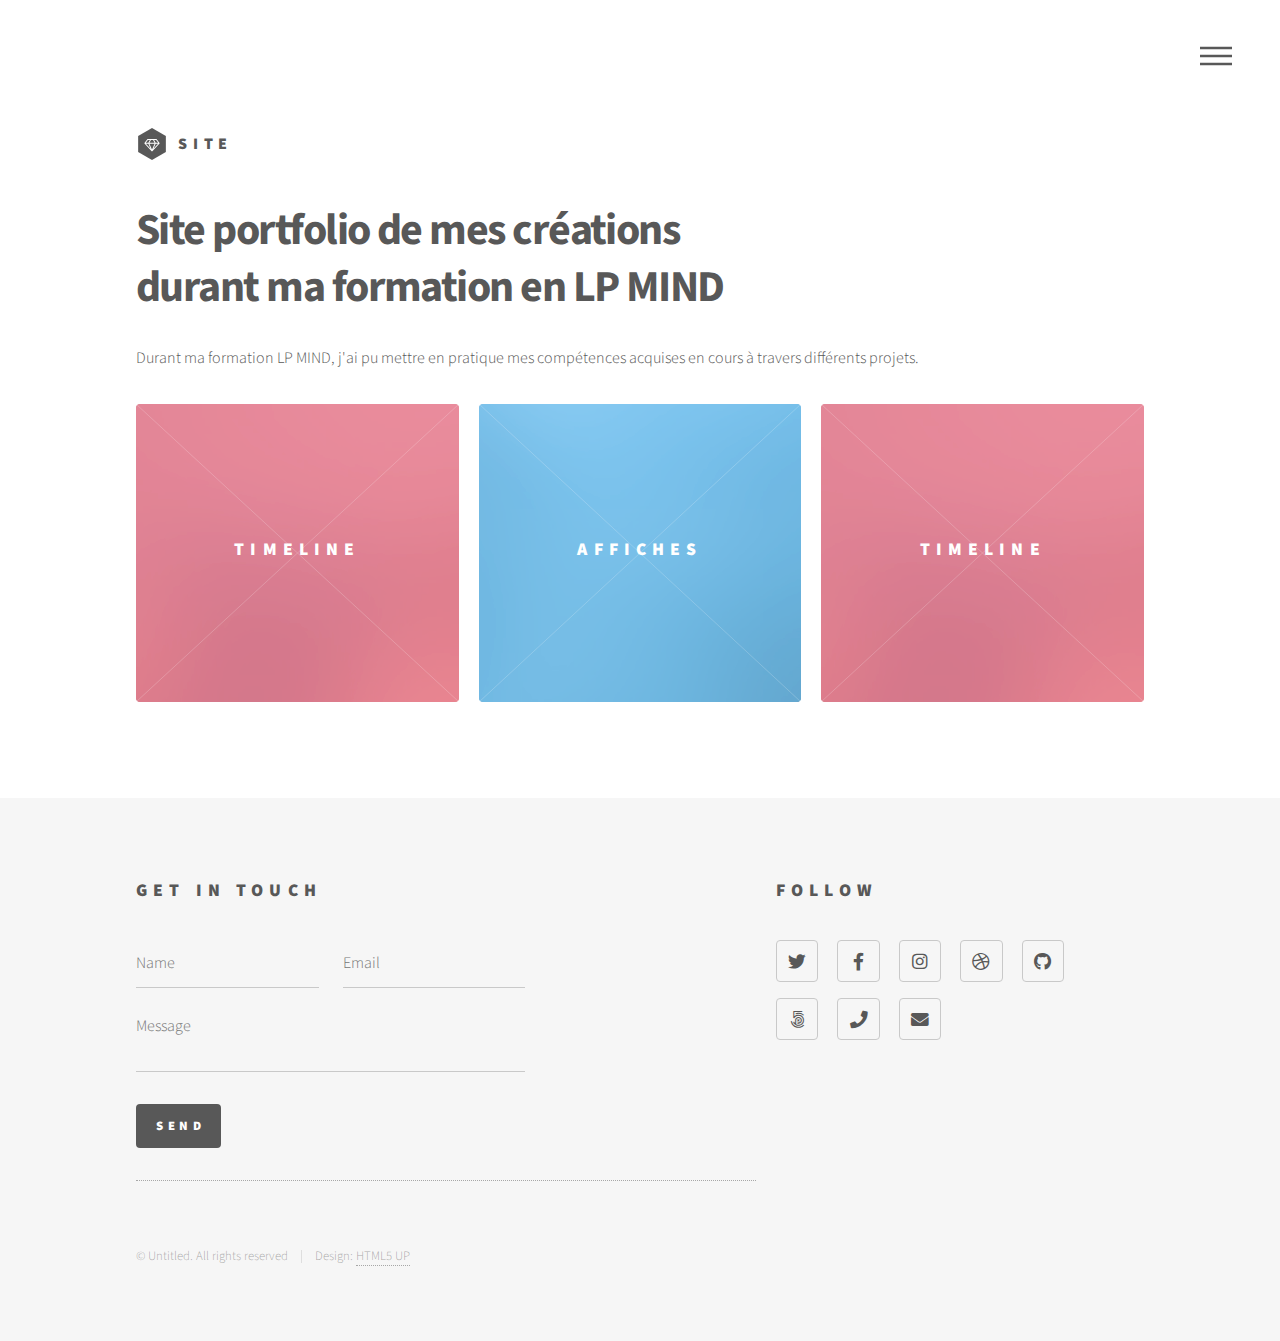
==== commit cedf4407: "Update index.html" ====
--- a/index.html
+++ b/index.html
@@ -77,6 +77,15 @@
 										</div>
 									</a>
 								</article>
+								<article class="style1">
+									<span class="image">
+										<img src="images/pic01.jpg" alt="" />
+									</span>
+									<a href="timeline.html">
+										<h2>Timeline</h2>
+										<div class="content">
+											<p>Timeline réalisée sur TimelineJS.</p>
+										</div>
 							</section>
 						</div>
 					</div>
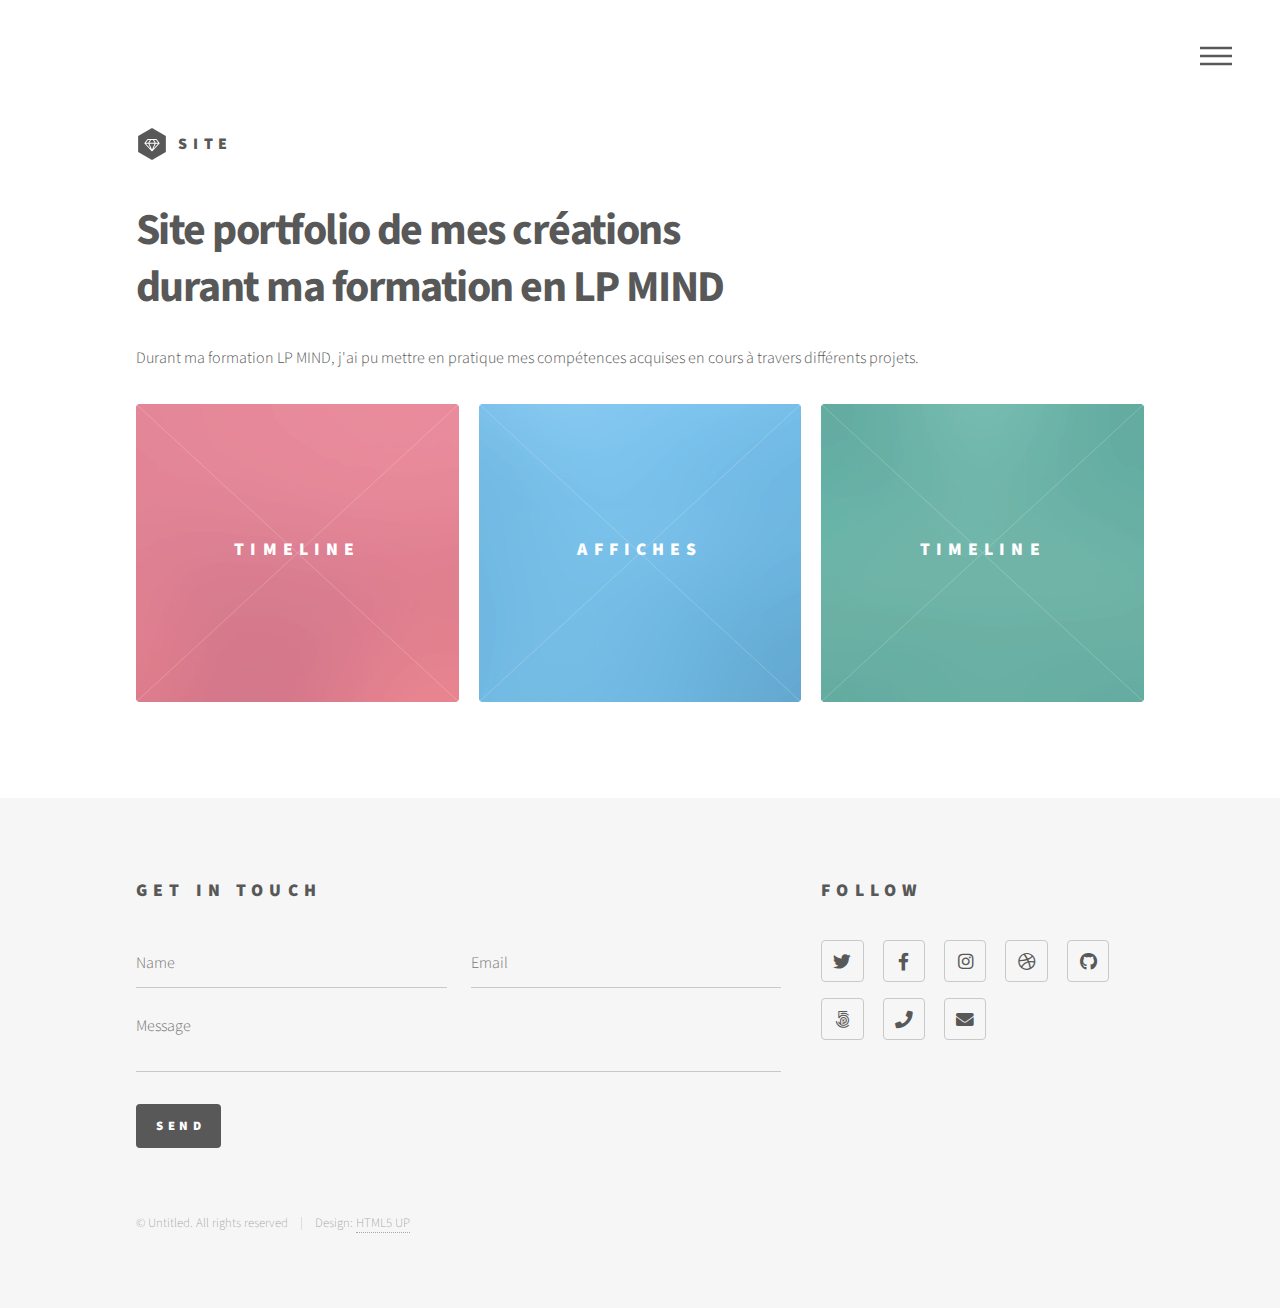
==== commit b4499220: "Update index.html" ====
--- a/index.html
+++ b/index.html
@@ -77,15 +77,17 @@
 										</div>
 									</a>
 								</article>
-								<article class="style1">
+								<article class="style3">
 									<span class="image">
-										<img src="images/pic01.jpg" alt="" />
+										<img src="images/pic03.jpg" alt="" />
 									</span>
 									<a href="timeline.html">
 										<h2>Timeline</h2>
 										<div class="content">
 											<p>Timeline réalisée sur TimelineJS.</p>
 										</div>
+									</a>
+								</article>
 							</section>
 						</div>
 					</div>
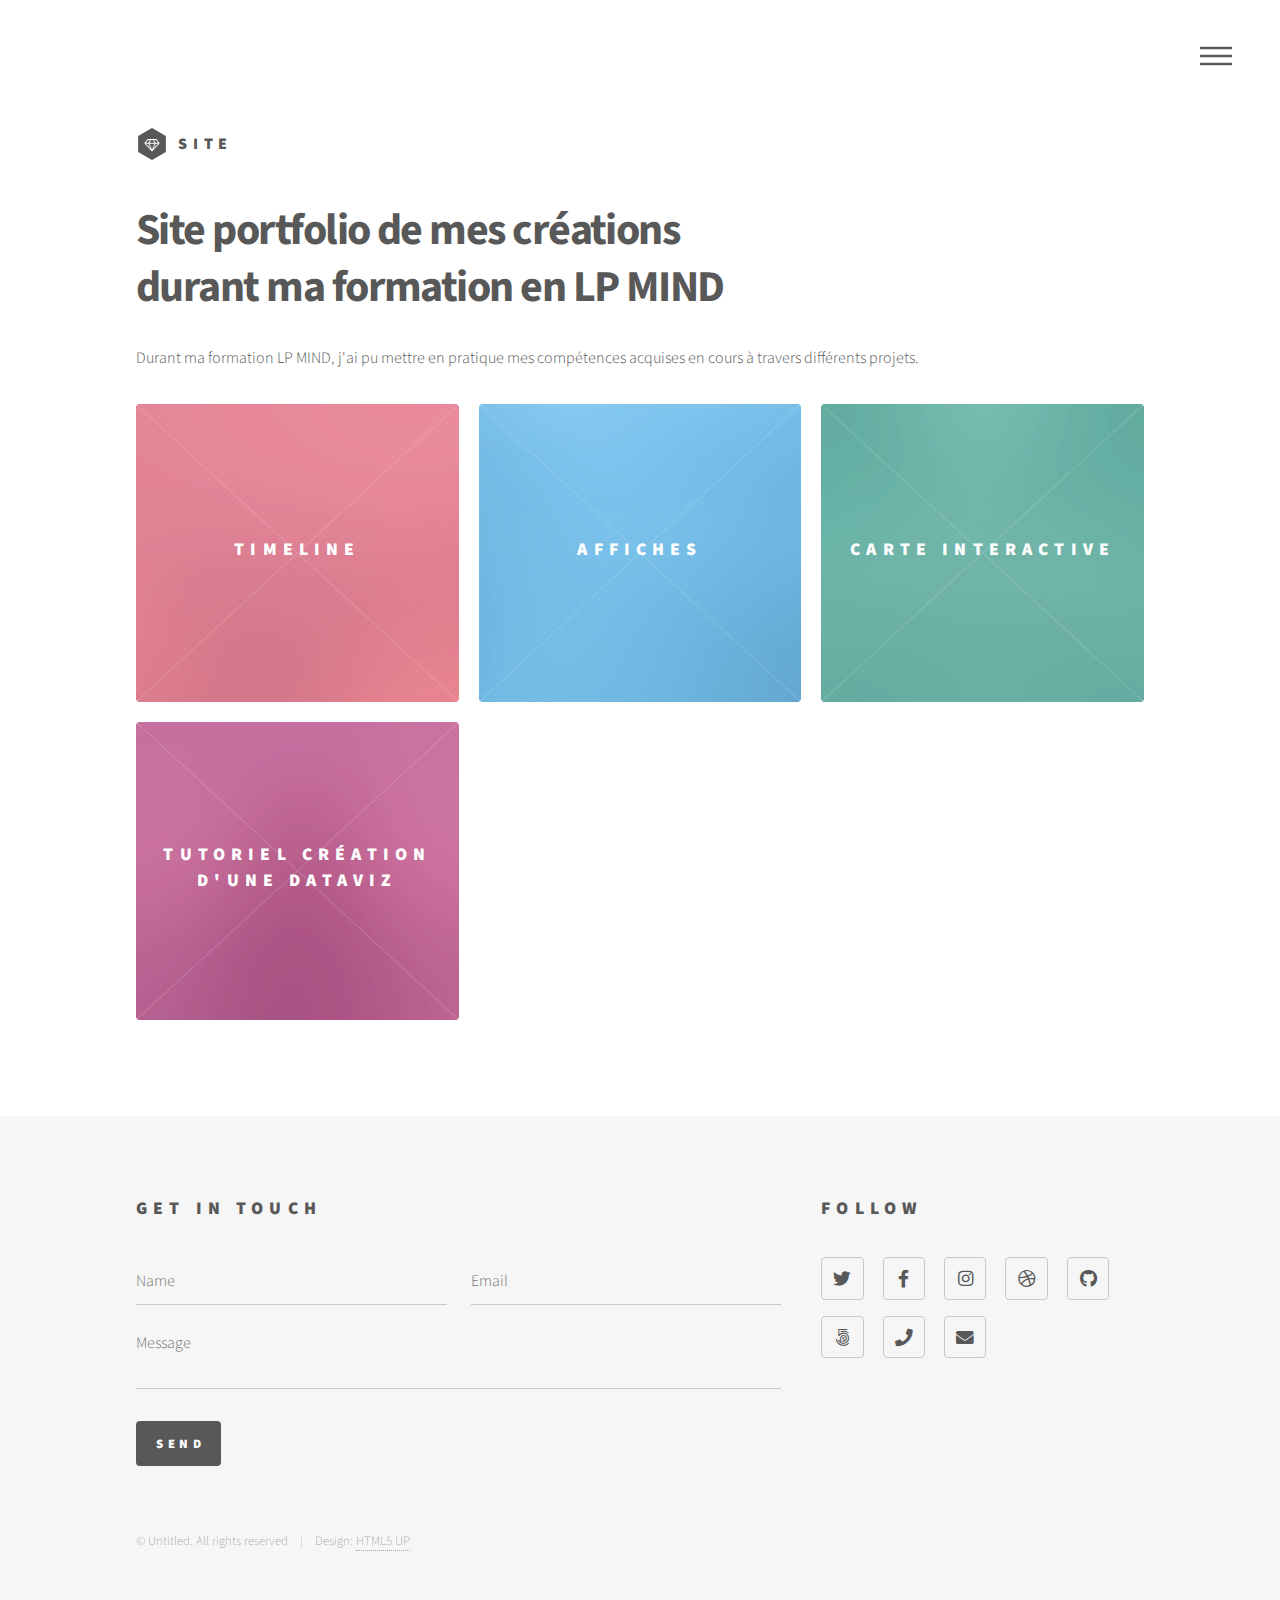
==== commit 3286a393: "Update index.html" ====
--- a/index.html
+++ b/index.html
@@ -82,7 +82,18 @@
 										<img src="images/pic03.jpg" alt="" />
 									</span>
 									<a href="timeline.html">
-										<h2>Timeline</h2>
+										<h2>Carte interactive</h2>
+										<div class="content">
+											<p>Timeline réalisée sur TimelineJS.</p>
+										</div>
+									</a>
+								</article>
+								<article class="style4">
+									<span class="image">
+										<img src="images/pic04.jpg" alt="" />
+									</span>
+									<a href="timeline.html">
+										<h2>Tutoriel création d'une dataviz</h2>
 										<div class="content">
 											<p>Timeline réalisée sur TimelineJS.</p>
 										</div>
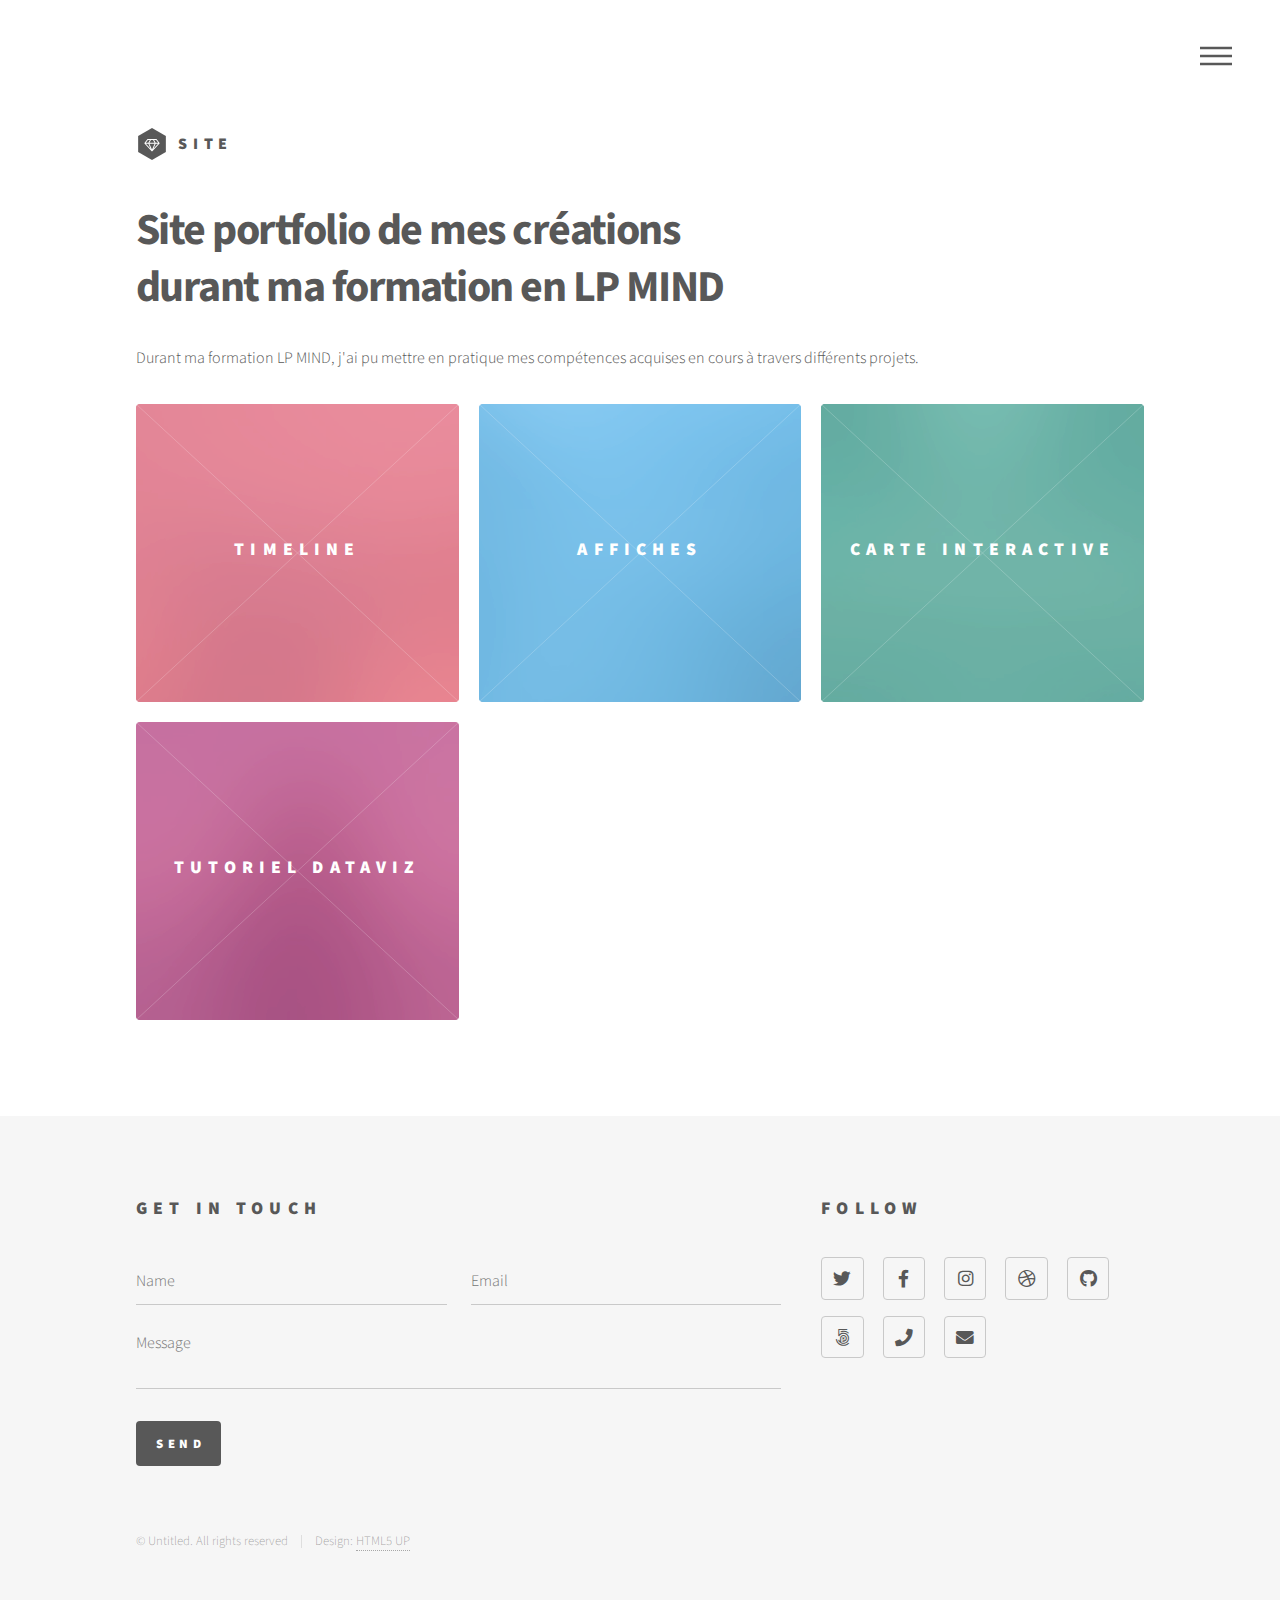
==== commit def970f1: "Update index.html" ====
--- a/index.html
+++ b/index.html
@@ -42,6 +42,8 @@
 							<li><a href="index.html">Home</a></li>
 							<li><a href="timeline.html">Timeline</a></li>
 							<li><a href="affiche.html">Affiches</a></li>
+							<li><a href="carte_interactive.html">carte interactive</a></li>
+							<li><a href="tutoriel_dataviz.html">tutoriel dataviz</a></li>
 						</ul>
 					</nav>
 
@@ -81,10 +83,10 @@
 									<span class="image">
 										<img src="images/pic03.jpg" alt="" />
 									</span>
-									<a href="timeline.html">
+									<a href="carte_interactive.html">
 										<h2>Carte interactive</h2>
 										<div class="content">
-											<p>Timeline réalisée sur TimelineJS.</p>
+											<p>Carte interactive réalisée avec uMap.</p>
 										</div>
 									</a>
 								</article>
@@ -92,10 +94,10 @@
 									<span class="image">
 										<img src="images/pic04.jpg" alt="" />
 									</span>
-									<a href="timeline.html">
-										<h2>Tutoriel création d'une dataviz</h2>
+									<a href="tutoriel_dataviz.html">
+										<h2>Tutoriel dataviz</h2>
 										<div class="content">
-											<p>Timeline réalisée sur TimelineJS.</p>
+											<p>Tutoriel sur la création d'une dataviz à l'aide d'Open Refine et Raw Graph.</p>
 										</div>
 									</a>
 								</article>
